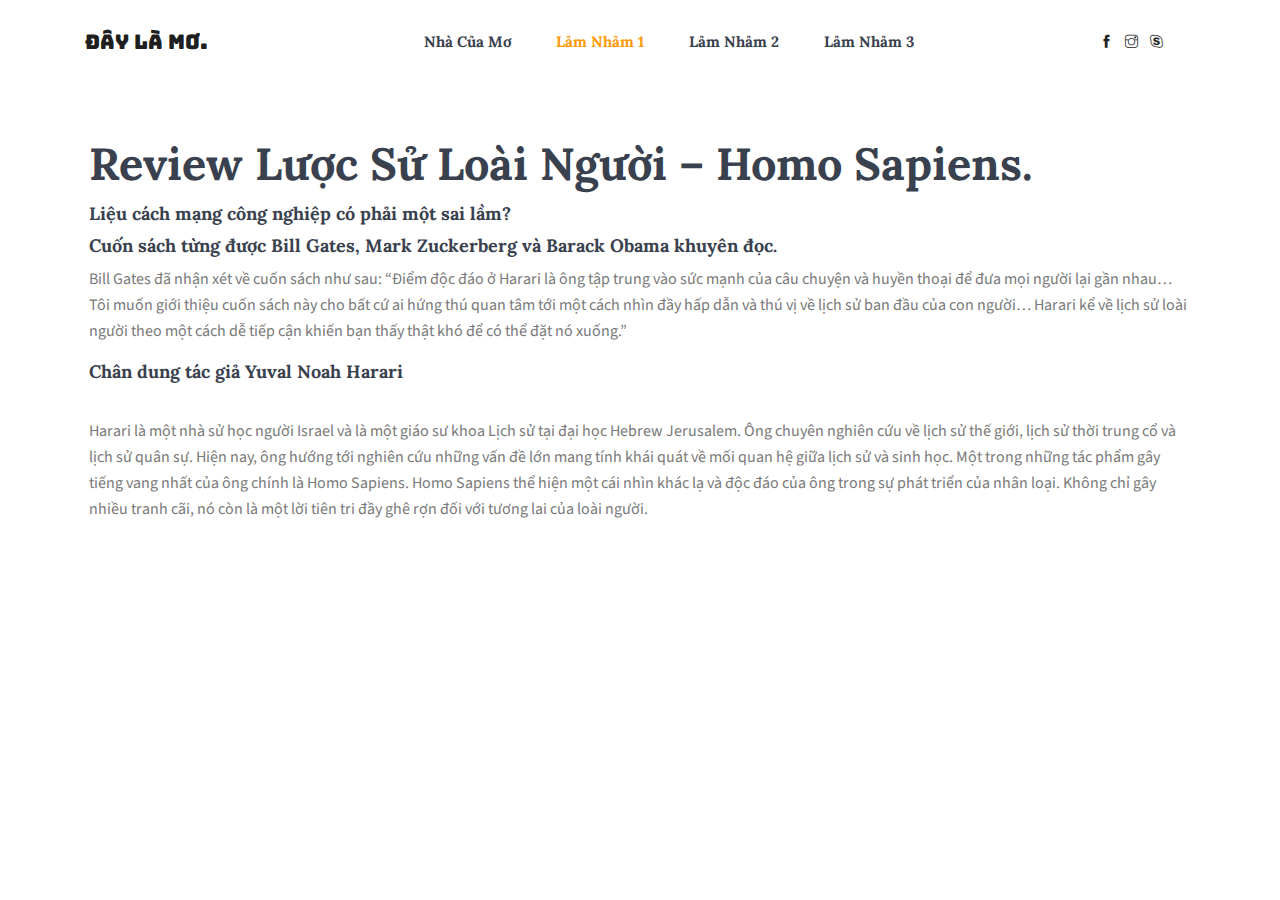
==== blog3.html @ e1b9286f "123" ====
<!DOCTYPE html>
<html lang="vi">
  <head>
    <meta charset="UTF-8" />
    <meta name="viewport" content="width=device-width, initial-scale=1.0" />
    <title>Review Lược Sử Loài Người – Homo Sapiens.</title>
    <link rel="icon" href="img/Fevicon.png" type="image/png" />
    <link
      href="https://fonts.googleapis.com/css2?family=Bungee&display=swap"
      rel="stylesheet"
    />
    <link rel="stylesheet" href="vendors/bootstrap/bootstrap.min.css" />
    <link rel="stylesheet" href="vendors/fontawesome/css/all.min.css" />
    <link rel="stylesheet" href="vendors/themify-icons/themify-icons.css" />
    <link rel="stylesheet" href="vendors/linericon/style.css" />
    <link
      rel="stylesheet"
      href="vendors/owl-carousel/owl.theme.default.min.css"
    />
    <link rel="stylesheet" href="vendors/owl-carousel/owl.carousel.min.css" />

    <link rel="stylesheet" href="css/style.css" />
    <link rel="stylesheet" href="css/blog1.css" />
  </head>
  <body>
    <!-- Đây là cục ở đầu -->
    <header class="header_area">
      <div class="main_menu">
        <nav class="navbar navbar-expand-lg navbar-light">
          <div class="container box_1620">
            <!-- Brand and toggle get grouped for better mobile display -->
            <a class="navbar-brand logo_h" href="index.html">Đây là mơ.</a>
            <button
              class="navbar-toggler"
              type="button"
              data-toggle="collapse"
              data-target="#navbarSupportedContent"
              aria-controls="navbarSupportedContent"
              aria-expanded="false"
              aria-label="Toggle navigation"
            >
              <span class="icon-bar"></span>
              <span class="icon-bar"></span>
              <span class="icon-bar"></span>
            </button>
            <!-- Collect the nav links, forms, and other content for toggling -->
            <div
              class="collapse navbar-collapse offset"
              id="navbarSupportedContent"
            >
              <ul class="nav navbar-nav menu_nav justify-content-center">
                <li class="nav-item">
                  <a class="nav-link" href="index.html">Nhà của Mơ</a>
                </li>
                <li class="nav-item active">
                  <a class="nav-link" href="lamnham1.html">Lảm nhảm 1</a>
                </li>
                <li class="nav-item">
                  <a class="nav-link" href="lamnham2.html">Lảm nhảm 2</a>
                </li>
                <li class="nav-item submenu dropdown">
                  <a
                    href="#"
                    class="nav-link dropdown-toggle"
                    data-toggle="dropdown"
                    role="button"
                    aria-haspopup="true"
                    aria-expanded="false"
                    >Lảm nhảm 3</a
                  >

                  <ul class="dropdown-menu">
                    <li class="nav-item">
                      <a class="nav-link" href="lamnham3.html">Gác xép</a>
                    </li>
                  </ul>
                </li>
              </ul>
              <!-- Đây là cái cục contact -->
              <ul class="nav navbar-nav navbar-right navbar-social">
                <li>
                  <a href="https://www.facebook.com/quynhanh.nt1611/"
                    ><i class="ti-facebook"></i
                  ></a>
                </li>
                <li>
                  <a href="https://www.instagram.com/saltieggizz/?hl=en"
                    ><i class="ti-instagram"></i
                  ></a>
                </li>
                <li>
                  <a href="#"><i class="ti-skype"></i></a>
                </li>
              </ul>
            </div>
          </div>
        </nav>
      </div>
    </header>
    <div class="content">
      <h1>Review Lược Sử Loài Người – Homo Sapiens.</h1>
      <h2>Liệu cách mạng công nghiệp có phải một sai lầm?</h2>
      <h2>
        Cuốn sách từng được Bill Gates, Mark Zuckerberg và Barack Obama khuyên
        đọc.
      </h2>
      <p>
        Bill Gates đã nhận xét về cuốn sách như sau: “Điểm độc đáo ở Harari là
        ông tập trung vào sức mạnh của câu chuyện và huyền thoại để đưa mọi
        người lại gần nhau… Tôi muốn giới thiệu cuốn sách này cho bất cứ ai hứng
        thú quan tâm tới một cách nhìn đầy hấp dẫn và thú vị về lịch sử ban đầu
        của con người… Harari kể về lịch sử loài người theo một cách dễ tiếp cận
        khiến bạn thấy thật khó để có thể đặt nó xuống.”
      </p>
      <h3>Chân dung tác giả Yuval Noah Harari</h3>
      <img src="" alt="">
      <p>Harari là một nhà sử học người Israel và là một giáo sư khoa Lịch sử tại đại học Hebrew Jerusalem. Ông chuyên nghiên cứu về lịch sử thế giới, lịch sử thời trung cổ và lịch sử quân sự. Hiện nay, ông hướng tới nghiên cứu những vấn đề lớn mang tính khái quát về mối quan hệ giữa lịch sử và sinh học.
        Một trong những tác phẩm gây tiếng vang nhất của ông chính là Homo Sapiens. Homo Sapiens thể hiện một cái nhìn khác lạ và độc đáo của ông trong sự phát triển của nhân loại. Không chỉ gây nhiều tranh cãi, nó còn là một lời tiên tri đầy ghê rợn đối với tương lai của loài người.
        </p>
    </div>
  </body>
</html>
---- vendors/fontawesome/css/all.min.css ----
.fa,.fab,.fal,.far,.fas{-moz-osx-font-smoothing:grayscale;-webkit-font-smoothing:antialiased;display:inline-block;font-style:normal;font-variant:normal;text-rendering:auto;line-height:1}.fa-lg{font-size:1.33333em;line-height:.75em;vertical-align:-.0667em}.fa-xs{font-size:.75em}.fa-sm{font-size:.875em}.fa-1x{font-size:1em}.fa-2x{font-size:2em}.fa-3x{font-size:3em}.fa-4x{font-size:4em}.fa-5x{font-size:5em}.fa-6x{font-size:6em}.fa-7x{font-size:7em}.fa-8x{font-size:8em}.fa-9x{font-size:9em}.fa-10x{font-size:10em}.fa-fw{text-align:center;width:1.25em}.fa-ul{list-style-type:none;margin-left:2.5em;padding-left:0}.fa-ul>li{position:relative}.fa-li{left:-2em;position:absolute;text-align:center;width:2em;line-height:inherit}.fa-border{border:.08em solid #eee;border-radius:.1em;padding:.2em .25em .15em}.fa-pull-left{float:left}.fa-pull-right{float:right}.fa.fa-pull-left,.fab.fa-pull-left,.fal.fa-pull-left,.far.fa-pull-left,.fas.fa-pull-left{margin-right:.3em}.fa.fa-pull-right,.fab.fa-pull-right,.fal.fa-pull-right,.far.fa-pull-right,.fas.fa-pull-right{margin-left:.3em}.fa-spin{animation:fa-spin 2s infinite linear}.fa-pulse{animation:fa-spin 1s infinite steps(8)}@keyframes fa-spin{0%{transform:rotate(0deg)}to{transform:rotate(1turn)}}.fa-rotate-90{-ms-filter:"progid:DXImageTransform.Microsoft.BasicImage(rotation=1)";transform:rotate(90deg)}.fa-rotate-180{-ms-filter:"progid:DXImageTransform.Microsoft.BasicImage(rotation=2)";transform:rotate(180deg)}.fa-rotate-270{-ms-filter:"progid:DXImageTransform.Microsoft.BasicImage(rotation=3)";transform:rotate(270deg)}.fa-flip-horizontal{-ms-filter:"progid:DXImageTransform.Microsoft.BasicImage(rotation=0, mirror=1)";transform:scaleX(-1)}.fa-flip-vertical{transform:scaleY(-1)}.fa-flip-horizontal.fa-flip-vertical,.fa-flip-vertical{-ms-filter:"progid:DXImageTransform.Microsoft.BasicImage(rotation=2, mirror=1)"}.fa-flip-horizontal.fa-flip-vertical{transform:scale(-1)}:root .fa-flip-horizontal,:root .fa-flip-vertical,:root .fa-rotate-90,:root .fa-rotate-180,:root .fa-rotate-270{filter:none}.fa-stack{display:inline-block;height:2em;line-height:2em;position:relative;vertical-align:middle;width:2.5em}.fa-stack-1x,.fa-stack-2x{left:0;position:absolute;text-align:center;width:100%}.fa-stack-1x{line-height:inherit}.fa-stack-2x{font-size:2em}.fa-inverse{color:#fff}.fa-500px:before{content:"\f26e"}.fa-accessible-icon:before{content:"\f368"}.fa-accusoft:before{content:"\f369"}.fa-acquisitions-incorporated:before{content:"\f6af"}.fa-ad:before{content:"\f641"}.fa-address-book:before{content:"\f2b9"}.fa-address-card:before{content:"\f2bb"}.fa-adjust:before{content:"\f042"}.fa-adn:before{content:"\f170"}.fa-adobe:before{content:"\f778"}.fa-adversal:before{content:"\f36a"}.fa-affiliatetheme:before{content:"\f36b"}.fa-air-freshener:before{content:"\f5d0"}.fa-algolia:before{content:"\f36c"}.fa-align-center:before{content:"\f037"}.fa-align-justify:before{content:"\f039"}.fa-align-left:before{content:"\f036"}.fa-align-right:before{content:"\f038"}.fa-alipay:before{content:"\f642"}.fa-allergies:before{content:"\f461"}.fa-amazon:before{content:"\f270"}.fa-amazon-pay:before{content:"\f42c"}.fa-ambulance:before{content:"\f0f9"}.fa-american-sign-language-interpreting:before{content:"\f2a3"}.fa-amilia:before{content:"\f36d"}.fa-anchor:before{content:"\f13d"}.fa-android:before{content:"\f17b"}.fa-angellist:before{content:"\f209"}.fa-angle-double-down:before{content:"\f103"}.fa-angle-double-left:before{content:"\f100"}.fa-angle-double-right:before{content:"\f101"}.fa-angle-double-up:before{content:"\f102"}.fa-angle-down:before{content:"\f107"}.fa-angle-left:before{content:"\f104"}.fa-angle-right:before{content:"\f105"}.fa-angle-up:before{content:"\f106"}.fa-angry:before{content:"\f556"}.fa-angrycreative:before{content:"\f36e"}.fa-angular:before{content:"\f420"}.fa-ankh:before{content:"\f644"}.fa-app-store:before{content:"\f36f"}.fa-app-store-ios:before{content:"\f370"}.fa-apper:before{content:"\f371"}.fa-apple:before{content:"\f179"}.fa-apple-alt:before{content:"\f5d1"}.fa-apple-pay:before{content:"\f415"}.fa-archive:before{content:"\f187"}.fa-archway:before{content:"\f557"}.fa-arrow-alt-circle-down:before{content:"\f358"}.fa-arrow-alt-circle-left:before{content:"\f359"}.fa-arrow-alt-circle-right:before{content:"\f35a"}.fa-arrow-alt-circle-up:before{content:"\f35b"}.fa-arrow-circle-down:before{content:"\f0ab"}.fa-arrow-circle-left:before{content:"\f0a8"}.fa-arrow-circle-right:before{content:"\f0a9"}.fa-arrow-circle-up:before{content:"\f0aa"}.fa-arrow-down:before{content:"\f063"}.fa-arrow-left:before{content:"\f060"}.fa-arrow-right:before{content:"\f061"}.fa-arrow-up:before{content:"\f062"}.fa-arrows-alt:before{content:"\f0b2"}.fa-arrows-alt-h:before{content:"\f337"}.fa-arrows-alt-v:before{content:"\f338"}.fa-artstation:before{content:"\f77a"}.fa-assistive-listening-systems:before{content:"\f2a2"}.fa-asterisk:before{content:"\f069"}.fa-asymmetrik:before{content:"\f372"}.fa-at:before{content:"\f1fa"}.fa-atlas:before{content:"\f558"}.fa-atlassian:before{content:"\f77b"}.fa-atom:before{content:"\f5d2"}.fa-audible:before{content:"\f373"}.fa-audio-description:before{content:"\f29e"}.fa-autoprefixer:before{content:"\f41c"}.fa-avianex:before{content:"\f374"}.fa-aviato:before{content:"\f421"}.fa-award:before{content:"\f559"}.fa-aws:before{content:"\f375"}.fa-baby:before{content:"\f77c"}.fa-baby-carriage:before{content:"\f77d"}.fa-backspace:before{content:"\f55a"}.fa-backward:before{content:"\f04a"}.fa-balance-scale:before{content:"\f24e"}.fa-ban:before{content:"\f05e"}.fa-band-aid:before{content:"\f462"}.fa-bandcamp:before{content:"\f2d5"}.fa-barcode:before{content:"\f02a"}.fa-bars:before{content:"\f0c9"}.fa-baseball-ball:before{content:"\f433"}.fa-basketball-ball:before{content:"\f434"}.fa-bath:before{content:"\f2cd"}.fa-battery-empty:before{content:"\f244"}.fa-battery-full:before{content:"\f240"}.fa-battery-half:before{content:"\f242"}.fa-battery-quarter:before{content:"\f243"}.fa-battery-three-quarters:before{content:"\f241"}.fa-bed:before{content:"\f236"}.fa-beer:before{content:"\f0fc"}.fa-behance:before{content:"\f1b4"}.fa-behance-square:before{content:"\f1b5"}.fa-bell:before{content:"\f0f3"}.fa-bell-slash:before{content:"\f1f6"}.fa-bezier-curve:before{content:"\f55b"}.fa-bible:before{content:"\f647"}.fa-bicycle:before{content:"\f206"}.fa-bimobject:before{content:"\f378"}.fa-binoculars:before{content:"\f1e5"}.fa-biohazard:before{content:"\f780"}.fa-birthday-cake:before{content:"\f1fd"}.fa-bitbucket:before{content:"\f171"}.fa-bitcoin:before{content:"\f379"}.fa-bity:before{content:"\f37a"}.fa-black-tie:before{content:"\f27e"}.fa-blackberry:before{content:"\f37b"}.fa-blender:before{content:"\f517"}.fa-blender-phone:before{content:"\f6b6"}.fa-blind:before{content:"\f29d"}.fa-blog:before{content:"\f781"}.fa-blogger:before{content:"\f37c"}.fa-blogger-b:before{content:"\f37d"}.fa-bluetooth:before{content:"\f293"}.fa-bluetooth-b:before{content:"\f294"}.fa-bold:before{content:"\f032"}.fa-bolt:before{content:"\f0e7"}.fa-bomb:before{content:"\f1e2"}.fa-bone:before{content:"\f5d7"}.fa-bong:before{content:"\f55c"}.fa-book:before{content:"\f02d"}.fa-book-dead:before{content:"\f6b7"}.fa-book-open:before{content:"\f518"}.fa-book-reader:before{content:"\f5da"}.fa-bookmark:before{content:"\f02e"}.fa-bowling-ball:before{content:"\f436"}.fa-box:before{content:"\f466"}.fa-box-open:before{content:"\f49e"}.fa-boxes:before{content:"\f468"}.fa-braille:before{content:"\f2a1"}.fa-brain:before{content:"\f5dc"}.fa-briefcase:before{content:"\f0b1"}.fa-briefcase-medical:before{content:"\f469"}.fa-broadcast-tower:before{content:"\f519"}.fa-broom:before{content:"\f51a"}.fa-brush:before{content:"\f55d"}.fa-btc:before{content:"\f15a"}.fa-bug:before{content:"\f188"}.fa-building:before{content:"\f1ad"}.fa-bullhorn:before{content:"\f0a1"}.fa-bullseye:before{content:"\f140"}.fa-burn:before{content:"\f46a"}.fa-buromobelexperte:before{content:"\f37f"}.fa-bus:before{content:"\f207"}.fa-bus-alt:before{content:"\f55e"}.fa-business-time:before{content:"\f64a"}.fa-buysellads:before{content:"\f20d"}.fa-calculator:before{content:"\f1ec"}.fa-calendar:before{content:"\f133"}.fa-calendar-alt:before{content:"\f073"}.fa-calendar-check:before{content:"\f274"}.fa-calendar-day:before{content:"\f783"}.fa-calendar-minus:before{content:"\f272"}.fa-calendar-plus:before{content:"\f271"}.fa-calendar-times:before{content:"\f273"}.fa-calendar-week:before{content:"\f784"}.fa-camera:before{content:"\f030"}.fa-camera-retro:before{content:"\f083"}.fa-campground:before{content:"\f6bb"}.fa-canadian-maple-leaf:before{content:"\f785"}.fa-candy-cane:before{content:"\f786"}.fa-cannabis:before{content:"\f55f"}.fa-capsules:before{content:"\f46b"}.fa-car:before{content:"\f1b9"}.fa-car-alt:before{content:"\f5de"}.fa-car-battery:before{content:"\f5df"}.fa-car-crash:before{content:"\f5e1"}.fa-car-side:before{content:"\f5e4"}.fa-caret-down:before{content:"\f0d7"}.fa-caret-left:before{content:"\f0d9"}.fa-caret-right:before{content:"\f0da"}.fa-caret-square-down:before{content:"\f150"}.fa-caret-square-left:before{content:"\f191"}.fa-caret-square-right:before{content:"\f152"}.fa-caret-square-up:before{content:"\f151"}.fa-caret-up:before{content:"\f0d8"}.fa-carrot:before{content:"\f787"}.fa-cart-arrow-down:before{content:"\f218"}.fa-cart-plus:before{content:"\f217"}.fa-cash-register:before{content:"\f788"}.fa-cat:before{content:"\f6be"}.fa-cc-amazon-pay:before{content:"\f42d"}.fa-cc-amex:before{content:"\f1f3"}.fa-cc-apple-pay:before{content:"\f416"}.fa-cc-diners-club:before{content:"\f24c"}.fa-cc-discover:before{content:"\f1f2"}.fa-cc-jcb:before{content:"\f24b"}.fa-cc-mastercard:before{content:"\f1f1"}.fa-cc-paypal:before{content:"\f1f4"}.fa-cc-stripe:before{content:"\f1f5"}.fa-cc-visa:before{content:"\f1f0"}.fa-centercode:before{content:"\f380"}.fa-centos:before{content:"\f789"}.fa-certificate:before{content:"\f0a3"}.fa-chair:before{content:"\f6c0"}.fa-chalkboard:before{content:"\f51b"}.fa-chalkboard-teacher:before{content:"\f51c"}.fa-charging-station:before{content:"\f5e7"}.fa-chart-area:before{content:"\f1fe"}.fa-chart-bar:before{content:"\f080"}.fa-chart-line:before{content:"\f201"}.fa-chart-pie:before{content:"\f200"}.fa-check:before{content:"\f00c"}.fa-check-circle:before{content:"\f058"}.fa-check-double:before{content:"\f560"}.fa-check-square:before{content:"\f14a"}.fa-chess:before{content:"\f439"}.fa-chess-bishop:before{content:"\f43a"}.fa-chess-board:before{content:"\f43c"}.fa-chess-king:before{content:"\f43f"}.fa-chess-knight:before{content:"\f441"}.fa-chess-pawn:before{content:"\f443"}.fa-chess-queen:before{content:"\f445"}.fa-chess-rook:before{content:"\f447"}.fa-chevron-circle-down:before{content:"\f13a"}.fa-chevron-circle-left:before{content:"\f137"}.fa-chevron-circle-right:before{content:"\f138"}.fa-chevron-circle-up:before{content:"\f139"}.fa-chevron-down:before{content:"\f078"}.fa-chevron-left:before{content:"\f053"}.fa-chevron-right:before{content:"\f054"}.fa-chevron-up:before{content:"\f077"}.fa-child:before{content:"\f1ae"}.fa-chrome:before{content:"\f268"}.fa-church:before{content:"\f51d"}.fa-circle:before{content:"\f111"}.fa-circle-notch:before{content:"\f1ce"}.fa-city:before{content:"\f64f"}.fa-clipboard:before{content:"\f328"}.fa-clipboard-check:before{content:"\f46c"}.fa-clipboard-list:before{content:"\f46d"}.fa-clock:before{content:"\f017"}.fa-clone:before{content:"\f24d"}.fa-closed-captioning:before{content:"\f20a"}.fa-cloud:before{content:"\f0c2"}.fa-cloud-download-alt:before{content:"\f381"}.fa-cloud-meatball:before{content:"\f73b"}.fa-cloud-moon:before{content:"\f6c3"}.fa-cloud-moon-rain:before{content:"\f73c"}.fa-cloud-rain:before{content:"\f73d"}.fa-cloud-showers-heavy:before{content:"\f740"}.fa-cloud-sun:before{content:"\f6c4"}.fa-cloud-sun-rain:before{content:"\f743"}.fa-cloud-upload-alt:before{content:"\f382"}.fa-cloudscale:before{content:"\f383"}.fa-cloudsmith:before{content:"\f384"}.fa-cloudversify:before{content:"\f385"}.fa-cocktail:before{content:"\f561"}.fa-code:before{content:"\f121"}.fa-code-branch:before{content:"\f126"}.fa-codepen:before{content:"\f1cb"}.fa-codiepie:before{content:"\f284"}.fa-coffee:before{content:"\f0f4"}.fa-cog:before{content:"\f013"}.fa-cogs:before{content:"\f085"}.fa-coins:before{content:"\f51e"}.fa-columns:before{content:"\f0db"}.fa-comment:before{content:"\f075"}.fa-comment-alt:before{content:"\f27a"}.fa-comment-dollar:before{content:"\f651"}.fa-comment-dots:before{content:"\f4ad"}.fa-comment-slash:before{content:"\f4b3"}.fa-comments:before{content:"\f086"}.fa-comments-dollar:before{content:"\f653"}.fa-compact-disc:before{content:"\f51f"}.fa-compass:before{content:"\f14e"}.fa-compress:before{content:"\f066"}.fa-compress-arrows-alt:before{content:"\f78c"}.fa-concierge-bell:before{content:"\f562"}.fa-confluence:before{content:"\f78d"}.fa-connectdevelop:before{content:"\f20e"}.fa-contao:before{content:"\f26d"}.fa-cookie:before{content:"\f563"}.fa-cookie-bite:before{content:"\f564"}.fa-copy:before{content:"\f0c5"}.fa-copyright:before{content:"\f1f9"}.fa-couch:before{content:"\f4b8"}.fa-cpanel:before{content:"\f388"}.fa-creative-commons:before{content:"\f25e"}.fa-creative-commons-by:before{content:"\f4e7"}.fa-creative-commons-nc:before{content:"\f4e8"}.fa-creative-commons-nc-eu:before{content:"\f4e9"}.fa-creative-commons-nc-jp:before{content:"\f4ea"}.fa-creative-commons-nd:before{content:"\f4eb"}.fa-creative-commons-pd:before{content:"\f4ec"}.fa-creative-commons-pd-alt:before{content:"\f4ed"}.fa-creative-commons-remix:before{content:"\f4ee"}.fa-creative-commons-sa:before{content:"\f4ef"}.fa-creative-commons-sampling:before{content:"\f4f0"}.fa-creative-commons-sampling-plus:before{content:"\f4f1"}.fa-creative-commons-share:before{content:"\f4f2"}.fa-creative-commons-zero:before{content:"\f4f3"}.fa-credit-card:before{content:"\f09d"}.fa-critical-role:before{content:"\f6c9"}.fa-crop:before{content:"\f125"}.fa-crop-alt:before{content:"\f565"}.fa-cross:before{content:"\f654"}.fa-crosshairs:before{content:"\f05b"}.fa-crow:before{content:"\f520"}.fa-crown:before{content:"\f521"}.fa-css3:before{content:"\f13c"}.fa-css3-alt:before{content:"\f38b"}.fa-cube:before{content:"\f1b2"}.fa-cubes:before{content:"\f1b3"}.fa-cut:before{content:"\f0c4"}.fa-cuttlefish:before{content:"\f38c"}.fa-d-and-d:before{content:"\f38d"}.fa-d-and-d-beyond:before{content:"\f6ca"}.fa-dashcube:before{content:"\f210"}.fa-database:before{content:"\f1c0"}.fa-deaf:before{content:"\f2a4"}.fa-delicious:before{content:"\f1a5"}.fa-democrat:before{content:"\f747"}.fa-deploydog:before{content:"\f38e"}.fa-deskpro:before{content:"\f38f"}.fa-desktop:before{content:"\f108"}.fa-dev:before{content:"\f6cc"}.fa-deviantart:before{content:"\f1bd"}.fa-dharmachakra:before{content:"\f655"}.fa-dhl:before{content:"\f790"}.fa-diagnoses:before{content:"\f470"}.fa-diaspora:before{content:"\f791"}.fa-dice:before{content:"\f522"}.fa-dice-d20:before{content:"\f6cf"}.fa-dice-d6:before{content:"\f6d1"}.fa-dice-five:before{content:"\f523"}.fa-dice-four:before{content:"\f524"}.fa-dice-one:before{content:"\f525"}.fa-dice-six:before{content:"\f526"}.fa-dice-three:before{content:"\f527"}.fa-dice-two:before{content:"\f528"}.fa-digg:before{content:"\f1a6"}.fa-digital-ocean:before{content:"\f391"}.fa-digital-tachograph:before{content:"\f566"}.fa-directions:before{content:"\f5eb"}.fa-discord:before{content:"\f392"}.fa-discourse:before{content:"\f393"}.fa-divide:before{content:"\f529"}.fa-dizzy:before{content:"\f567"}.fa-dna:before{content:"\f471"}.fa-dochub:before{content:"\f394"}.fa-docker:before{content:"\f395"}.fa-dog:before{content:"\f6d3"}.fa-dollar-sign:before{content:"\f155"}.fa-dolly:before{content:"\f472"}.fa-dolly-flatbed:before{content:"\f474"}.fa-donate:before{content:"\f4b9"}.fa-door-closed:before{content:"\f52a"}.fa-door-open:before{content:"\f52b"}.fa-dot-circle:before{content:"\f192"}.fa-dove:before{content:"\f4ba"}.fa-download:before{content:"\f019"}.fa-draft2digital:before{content:"\f396"}.fa-drafting-compass:before{content:"\f568"}.fa-dragon:before{content:"\f6d5"}.fa-draw-polygon:before{content:"\f5ee"}.fa-dribbble:before{content:"\f17d"}.fa-dribbble-square:before{content:"\f397"}.fa-dropbox:before{content:"\f16b"}.fa-drum:before{content:"\f569"}.fa-drum-steelpan:before{content:"\f56a"}.fa-drumstick-bite:before{content:"\f6d7"}.fa-drupal:before{content:"\f1a9"}.fa-dumbbell:before{content:"\f44b"}.fa-dumpster:before{content:"\f793"}.fa-dumpster-fire:before{content:"\f794"}.fa-dungeon:before{content:"\f6d9"}.fa-dyalog:before{content:"\f399"}.fa-earlybirds:before{content:"\f39a"}.fa-ebay:before{content:"\f4f4"}.fa-edge:before{content:"\f282"}.fa-edit:before{content:"\f044"}.fa-eject:before{content:"\f052"}.fa-elementor:before{content:"\f430"}.fa-ellipsis-h:before{content:"\f141"}.fa-ellipsis-v:before{content:"\f142"}.fa-ello:before{content:"\f5f1"}.fa-ember:before{content:"\f423"}.fa-empire:before{content:"\f1d1"}.fa-envelope:before{content:"\f0e0"}.fa-envelope-open:before{content:"\f2b6"}.fa-envelope-open-text:before{content:"\f658"}.fa-envelope-square:before{content:"\f199"}.fa-envira:before{content:"\f299"}.fa-equals:before{content:"\f52c"}.fa-eraser:before{content:"\f12d"}.fa-erlang:before{content:"\f39d"}.fa-ethereum:before{content:"\f42e"}.fa-ethernet:before{content:"\f796"}.fa-etsy:before{content:"\f2d7"}.fa-euro-sign:before{content:"\f153"}.fa-exchange-alt:before{content:"\f362"}.fa-exclamation:before{content:"\f12a"}.fa-exclamation-circle:before{content:"\f06a"}.fa-exclamation-triangle:before{content:"\f071"}.fa-expand:before{content:"\f065"}.fa-expand-arrows-alt:before{content:"\f31e"}.fa-expeditedssl:before{content:"\f23e"}.fa-external-link-alt:before{content:"\f35d"}.fa-external-link-square-alt:before{content:"\f360"}.fa-eye:before{content:"\f06e"}.fa-eye-dropper:before{content:"\f1fb"}.fa-eye-slash:before{content:"\f070"}.fa-facebook:before{content:"\f09a"}.fa-facebook-f:before{content:"\f39e"}.fa-facebook-messenger:before{content:"\f39f"}.fa-facebook-square:before{content:"\f082"}.fa-fantasy-flight-games:before{content:"\f6dc"}.fa-fast-backward:before{content:"\f049"}.fa-fast-forward:before{content:"\f050"}.fa-fax:before{content:"\f1ac"}.fa-feather:before{content:"\f52d"}.fa-feather-alt:before{content:"\f56b"}.fa-fedex:before{content:"\f797"}.fa-fedora:before{content:"\f798"}.fa-female:before{content:"\f182"}.fa-fighter-jet:before{content:"\f0fb"}.fa-figma:before{content:"\f799"}.fa-file:before{content:"\f15b"}.fa-file-alt:before{content:"\f15c"}.fa-file-archive:before{content:"\f1c6"}.fa-file-audio:before{content:"\f1c7"}.fa-file-code:before{content:"\f1c9"}.fa-file-contract:before{content:"\f56c"}.fa-file-csv:before{content:"\f6dd"}.fa-file-download:before{content:"\f56d"}.fa-file-excel:before{content:"\f1c3"}.fa-file-export:before{content:"\f56e"}.fa-file-image:before{content:"\f1c5"}.fa-file-import:before{content:"\f56f"}.fa-file-invoice:before{content:"\f570"}.fa-file-invoice-dollar:before{content:"\f571"}.fa-file-medical:before{content:"\f477"}.fa-file-medical-alt:before{content:"\f478"}.fa-file-pdf:before{content:"\f1c1"}.fa-file-powerpoint:before{content:"\f1c4"}.fa-file-prescription:before{content:"\f572"}.fa-file-signature:before{content:"\f573"}.fa-file-upload:before{content:"\f574"}.fa-file-video:before{content:"\f1c8"}.fa-file-word:before{content:"\f1c2"}.fa-fill:before{content:"\f575"}.fa-fill-drip:before{content:"\f576"}.fa-film:before{content:"\f008"}.fa-filter:before{content:"\f0b0"}.fa-fingerprint:before{content:"\f577"}.fa-fire:before{content:"\f06d"}.fa-fire-alt:before{content:"\f7e4"}.fa-fire-extinguisher:before{content:"\f134"}.fa-firefox:before{content:"\f269"}.fa-first-aid:before{content:"\f479"}.fa-first-order:before{content:"\f2b0"}.fa-first-order-alt:before{content:"\f50a"}.fa-firstdraft:before{content:"\f3a1"}.fa-fish:before{content:"\f578"}.fa-fist-raised:before{content:"\f6de"}.fa-flag:before{content:"\f024"}.fa-flag-checkered:before{content:"\f11e"}.fa-flag-usa:before{content:"\f74d"}.fa-flask:before{content:"\f0c3"}.fa-flickr:before{content:"\f16e"}.fa-flipboard:before{content:"\f44d"}.fa-flushed:before{content:"\f579"}.fa-fly:before{content:"\f417"}.fa-folder:before{content:"\f07b"}.fa-folder-minus:before{content:"\f65d"}.fa-folder-open:before{content:"\f07c"}.fa-folder-plus:before{content:"\f65e"}.fa-font:before{content:"\f031"}.fa-font-awesome:before{content:"\f2b4"}.fa-font-awesome-alt:before{content:"\f35c"}.fa-font-awesome-flag:before{content:"\f425"}.fa-font-awesome-logo-full:before{content:"\f4e6"}.fa-fonticons:before{content:"\f280"}.fa-fonticons-fi:before{content:"\f3a2"}.fa-football-ball:before{content:"\f44e"}.fa-fort-awesome:before{content:"\f286"}.fa-fort-awesome-alt:before{content:"\f3a3"}.fa-forumbee:before{content:"\f211"}.fa-forward:before{content:"\f04e"}.fa-foursquare:before{content:"\f180"}.fa-free-code-camp:before{content:"\f2c5"}.fa-freebsd:before{content:"\f3a4"}.fa-frog:before{content:"\f52e"}.fa-frown:before{content:"\f119"}.fa-frown-open:before{content:"\f57a"}.fa-fulcrum:before{content:"\f50b"}.fa-funnel-dollar:before{content:"\f662"}.fa-futbol:before{content:"\f1e3"}.fa-galactic-republic:before{content:"\f50c"}.fa-galactic-senate:before{content:"\f50d"}.fa-gamepad:before{content:"\f11b"}.fa-gas-pump:before{content:"\f52f"}.fa-gavel:before{content:"\f0e3"}.fa-gem:before{content:"\f3a5"}.fa-genderless:before{content:"\f22d"}.fa-get-pocket:before{content:"\f265"}.fa-gg:before{content:"\f260"}.fa-gg-circle:before{content:"\f261"}.fa-ghost:before{content:"\f6e2"}.fa-gift:before{content:"\f06b"}.fa-gifts:before{content:"\f79c"}.fa-git:before{content:"\f1d3"}.fa-git-square:before{content:"\f1d2"}.fa-github:before{content:"\f09b"}.fa-github-alt:before{content:"\f113"}.fa-github-square:before{content:"\f092"}.fa-gitkraken:before{content:"\f3a6"}.fa-gitlab:before{content:"\f296"}.fa-gitter:before{content:"\f426"}.fa-glass-cheers:before{content:"\f79f"}.fa-glass-martini:before{content:"\f000"}.fa-glass-martini-alt:before{content:"\f57b"}.fa-glass-whiskey:before{content:"\f7a0"}.fa-glasses:before{content:"\f530"}.fa-glide:before{content:"\f2a5"}.fa-glide-g:before{content:"\f2a6"}.fa-globe:before{content:"\f0ac"}.fa-globe-africa:before{content:"\f57c"}.fa-globe-americas:before{content:"\f57d"}.fa-globe-asia:before{content:"\f57e"}.fa-globe-europe:before{content:"\f7a2"}.fa-gofore:before{content:"\f3a7"}.fa-golf-ball:before{content:"\f450"}.fa-goodreads:before{content:"\f3a8"}.fa-goodreads-g:before{content:"\f3a9"}.fa-google:before{content:"\f1a0"}.fa-google-drive:before{content:"\f3aa"}.fa-google-play:before{content:"\f3ab"}.fa-google-plus:before{content:"\f2b3"}.fa-google-plus-g:before{content:"\f0d5"}.fa-google-plus-square:before{content:"\f0d4"}.fa-google-wallet:before{content:"\f1ee"}.fa-gopuram:before{content:"\f664"}.fa-graduation-cap:before{content:"\f19d"}.fa-gratipay:before{content:"\f184"}.fa-grav:before{content:"\f2d6"}.fa-greater-than:before{content:"\f531"}.fa-greater-than-equal:before{content:"\f532"}.fa-grimace:before{content:"\f57f"}.fa-grin:before{content:"\f580"}.fa-grin-alt:before{content:"\f581"}.fa-grin-beam:before{content:"\f582"}.fa-grin-beam-sweat:before{content:"\f583"}.fa-grin-hearts:before{content:"\f584"}.fa-grin-squint:before{content:"\f585"}.fa-grin-squint-tears:before{content:"\f586"}.fa-grin-stars:before{content:"\f587"}.fa-grin-tears:before{content:"\f588"}.fa-grin-tongue:before{content:"\f589"}.fa-grin-tongue-squint:before{content:"\f58a"}.fa-grin-tongue-wink:before{content:"\f58b"}.fa-grin-wink:before{content:"\f58c"}.fa-grip-horizontal:before{content:"\f58d"}.fa-grip-lines:before{content:"\f7a4"}.fa-grip-lines-vertical:before{content:"\f7a5"}.fa-grip-vertical:before{content:"\f58e"}.fa-gripfire:before{content:"\f3ac"}.fa-grunt:before{content:"\f3ad"}.fa-guitar:before{content:"\f7a6"}.fa-gulp:before{content:"\f3ae"}.fa-h-square:before{content:"\f0fd"}.fa-hacker-news:before{content:"\f1d4"}.fa-hacker-news-square:before{content:"\f3af"}.fa-hackerrank:before{content:"\f5f7"}.fa-hammer:before{content:"\f6e3"}.fa-hamsa:before{content:"\f665"}.fa-hand-holding:before{content:"\f4bd"}.fa-hand-holding-heart:before{content:"\f4be"}.fa-hand-holding-usd:before{content:"\f4c0"}.fa-hand-lizard:before{content:"\f258"}.fa-hand-paper:before{content:"\f256"}.fa-hand-peace:before{content:"\f25b"}.fa-hand-point-down:before{content:"\f0a7"}.fa-hand-point-left:before{content:"\f0a5"}.fa-hand-point-right:before{content:"\f0a4"}.fa-hand-point-up:before{content:"\f0a6"}.fa-hand-pointer:before{content:"\f25a"}.fa-hand-rock:before{content:"\f255"}.fa-hand-scissors:before{content:"\f257"}.fa-hand-spock:before{content:"\f259"}.fa-hands:before{content:"\f4c2"}.fa-hands-helping:before{content:"\f4c4"}.fa-handshake:before{content:"\f2b5"}.fa-hanukiah:before{content:"\f6e6"}.fa-hashtag:before{content:"\f292"}.fa-hat-wizard:before{content:"\f6e8"}.fa-haykal:before{content:"\f666"}.fa-hdd:before{content:"\f0a0"}.fa-heading:before{content:"\f1dc"}.fa-headphones:before{content:"\f025"}.fa-headphones-alt:before{content:"\f58f"}.fa-headset:before{content:"\f590"}.fa-heart:before{content:"\f004"}.fa-heart-broken:before{content:"\f7a9"}.fa-heartbeat:before{content:"\f21e"}.fa-helicopter:before{content:"\f533"}.fa-highlighter:before{content:"\f591"}.fa-hiking:before{content:"\f6ec"}.fa-hippo:before{content:"\f6ed"}.fa-hips:before{content:"\f452"}.fa-hire-a-helper:before{content:"\f3b0"}.fa-history:before{content:"\f1da"}.fa-hockey-puck:before{content:"\f453"}.fa-holly-berry:before{content:"\f7aa"}.fa-home:before{content:"\f015"}.fa-hooli:before{content:"\f427"}.fa-hornbill:before{content:"\f592"}.fa-horse:before{content:"\f6f0"}.fa-horse-head:before{content:"\f7ab"}.fa-hospital:before{content:"\f0f8"}.fa-hospital-alt:before{content:"\f47d"}.fa-hospital-symbol:before{content:"\f47e"}.fa-hot-tub:before{content:"\f593"}.fa-hotel:before{content:"\f594"}.fa-hotjar:before{content:"\f3b1"}.fa-hourglass:before{content:"\f254"}.fa-hourglass-end:before{content:"\f253"}.fa-hourglass-half:before{content:"\f252"}.fa-hourglass-start:before{content:"\f251"}.fa-house-damage:before{content:"\f6f1"}.fa-houzz:before{content:"\f27c"}.fa-hryvnia:before{content:"\f6f2"}.fa-html5:before{content:"\f13b"}.fa-hubspot:before{content:"\f3b2"}.fa-i-cursor:before{content:"\f246"}.fa-icicles:before{content:"\f7ad"}.fa-id-badge:before{content:"\f2c1"}.fa-id-card:before{content:"\f2c2"}.fa-id-card-alt:before{content:"\f47f"}.fa-igloo:before{content:"\f7ae"}.fa-image:before{content:"\f03e"}.fa-images:before{content:"\f302"}.fa-imdb:before{content:"\f2d8"}.fa-inbox:before{content:"\f01c"}.fa-indent:before{content:"\f03c"}.fa-industry:before{content:"\f275"}.fa-infinity:before{content:"\f534"}.fa-info:before{content:"\f129"}.fa-info-circle:before{content:"\f05a"}.fa-instagram:before{content:"\f16d"}.fa-intercom:before{content:"\f7af"}.fa-internet-explorer:before{content:"\f26b"}.fa-invision:before{content:"\f7b0"}.fa-ioxhost:before{content:"\f208"}.fa-italic:before{content:"\f033"}.fa-itunes:before{content:"\f3b4"}.fa-itunes-note:before{content:"\f3b5"}.fa-java:before{content:"\f4e4"}.fa-jedi:before{content:"\f669"}.fa-jedi-order:before{content:"\f50e"}.fa-jenkins:before{content:"\f3b6"}.fa-jira:before{content:"\f7b1"}.fa-joget:before{content:"\f3b7"}.fa-joint:before{content:"\f595"}.fa-joomla:before{content:"\f1aa"}.fa-journal-whills:before{content:"\f66a"}.fa-js:before{content:"\f3b8"}.fa-js-square:before{content:"\f3b9"}.fa-jsfiddle:before{content:"\f1cc"}.fa-kaaba:before{content:"\f66b"}.fa-kaggle:before{content:"\f5fa"}.fa-key:before{content:"\f084"}.fa-keybase:before{content:"\f4f5"}.fa-keyboard:before{content:"\f11c"}.fa-keycdn:before{content:"\f3ba"}.fa-khanda:before{content:"\f66d"}.fa-kickstarter:before{content:"\f3bb"}.fa-kickstarter-k:before{content:"\f3bc"}.fa-kiss:before{content:"\f596"}.fa-kiss-beam:before{content:"\f597"}.fa-kiss-wink-heart:before{content:"\f598"}.fa-kiwi-bird:before{content:"\f535"}.fa-korvue:before{content:"\f42f"}.fa-landmark:before{content:"\f66f"}.fa-language:before{content:"\f1ab"}.fa-laptop:before{content:"\f109"}.fa-laptop-code:before{content:"\f5fc"}.fa-laravel:before{content:"\f3bd"}.fa-lastfm:before{content:"\f202"}.fa-lastfm-square:before{content:"\f203"}.fa-laugh:before{content:"\f599"}.fa-laugh-beam:before{content:"\f59a"}.fa-laugh-squint:before{content:"\f59b"}.fa-laugh-wink:before{content:"\f59c"}.fa-layer-group:before{content:"\f5fd"}.fa-leaf:before{content:"\f06c"}.fa-leanpub:before{content:"\f212"}.fa-lemon:before{content:"\f094"}.fa-less:before{content:"\f41d"}.fa-less-than:before{content:"\f536"}.fa-less-than-equal:before{content:"\f537"}.fa-level-down-alt:before{content:"\f3be"}.fa-level-up-alt:before{content:"\f3bf"}.fa-life-ring:before{content:"\f1cd"}.fa-lightbulb:before{content:"\f0eb"}.fa-line:before{content:"\f3c0"}.fa-link:before{content:"\f0c1"}.fa-linkedin:before{content:"\f08c"}.fa-linkedin-in:before{content:"\f0e1"}.fa-linode:before{content:"\f2b8"}.fa-linux:before{content:"\f17c"}.fa-lira-sign:before{content:"\f195"}.fa-list:before{content:"\f03a"}.fa-list-alt:before{content:"\f022"}.fa-list-ol:before{content:"\f0cb"}.fa-list-ul:before{content:"\f0ca"}.fa-location-arrow:before{content:"\f124"}.fa-lock:before{content:"\f023"}.fa-lock-open:before{content:"\f3c1"}.fa-long-arrow-alt-down:before{content:"\f309"}.fa-long-arrow-alt-left:before{content:"\f30a"}.fa-long-arrow-alt-right:before{content:"\f30b"}.fa-long-arrow-alt-up:before{content:"\f30c"}.fa-low-vision:before{content:"\f2a8"}.fa-luggage-cart:before{content:"\f59d"}.fa-lyft:before{content:"\f3c3"}.fa-magento:before{content:"\f3c4"}.fa-magic:before{content:"\f0d0"}.fa-magnet:before{content:"\f076"}.fa-mail-bulk:before{content:"\f674"}.fa-mailchimp:before{content:"\f59e"}.fa-male:before{content:"\f183"}.fa-mandalorian:before{content:"\f50f"}.fa-map:before{content:"\f279"}.fa-map-marked:before{content:"\f59f"}.fa-map-marked-alt:before{content:"\f5a0"}.fa-map-marker:before{content:"\f041"}.fa-map-marker-alt:before{content:"\f3c5"}.fa-map-pin:before{content:"\f276"}.fa-map-signs:before{content:"\f277"}.fa-markdown:before{content:"\f60f"}.fa-marker:before{content:"\f5a1"}.fa-mars:before{content:"\f222"}.fa-mars-double:before{content:"\f227"}.fa-mars-stroke:before{content:"\f229"}.fa-mars-stroke-h:before{content:"\f22b"}.fa-mars-stroke-v:before{content:"\f22a"}.fa-mask:before{content:"\f6fa"}.fa-mastodon:before{content:"\f4f6"}.fa-maxcdn:before{content:"\f136"}.fa-medal:before{content:"\f5a2"}.fa-medapps:before{content:"\f3c6"}.fa-medium:before{content:"\f23a"}.fa-medium-m:before{content:"\f3c7"}.fa-medkit:before{content:"\f0fa"}.fa-medrt:before{content:"\f3c8"}.fa-meetup:before{content:"\f2e0"}.fa-megaport:before{content:"\f5a3"}.fa-meh:before{content:"\f11a"}.fa-meh-blank:before{content:"\f5a4"}.fa-meh-rolling-eyes:before{content:"\f5a5"}.fa-memory:before{content:"\f538"}.fa-mendeley:before{content:"\f7b3"}.fa-menorah:before{content:"\f676"}.fa-mercury:before{content:"\f223"}.fa-meteor:before{content:"\f753"}.fa-microchip:before{content:"\f2db"}.fa-microphone:before{content:"\f130"}.fa-microphone-alt:before{content:"\f3c9"}.fa-microphone-alt-slash:before{content:"\f539"}.fa-microphone-slash:before{content:"\f131"}.fa-microscope:before{content:"\f610"}.fa-microsoft:before{content:"\f3ca"}.fa-minus:before{content:"\f068"}.fa-minus-circle:before{content:"\f056"}.fa-minus-square:before{content:"\f146"}.fa-mitten:before{content:"\f7b5"}.fa-mix:before{content:"\f3cb"}.fa-mixcloud:before{content:"\f289"}.fa-mizuni:before{content:"\f3cc"}.fa-mobile:before{content:"\f10b"}.fa-mobile-alt:before{content:"\f3cd"}.fa-modx:before{content:"\f285"}.fa-monero:before{content:"\f3d0"}.fa-money-bill:before{content:"\f0d6"}.fa-money-bill-alt:before{content:"\f3d1"}.fa-money-bill-wave:before{content:"\f53a"}.fa-money-bill-wave-alt:before{content:"\f53b"}.fa-money-check:before{content:"\f53c"}.fa-money-check-alt:before{content:"\f53d"}.fa-monument:before{content:"\f5a6"}.fa-moon:before{content:"\f186"}.fa-mortar-pestle:before{content:"\f5a7"}.fa-mosque:before{content:"\f678"}.fa-motorcycle:before{content:"\f21c"}.fa-mountain:before{content:"\f6fc"}.fa-mouse-pointer:before{content:"\f245"}.fa-mug-hot:before{content:"\f7b6"}.fa-music:before{content:"\f001"}.fa-napster:before{content:"\f3d2"}.fa-neos:before{content:"\f612"}.fa-network-wired:before{content:"\f6ff"}.fa-neuter:before{content:"\f22c"}.fa-newspaper:before{content:"\f1ea"}.fa-nimblr:before{content:"\f5a8"}.fa-nintendo-switch:before{content:"\f418"}.fa-node:before{content:"\f419"}.fa-node-js:before{content:"\f3d3"}.fa-not-equal:before{content:"\f53e"}.fa-notes-medical:before{content:"\f481"}.fa-npm:before{content:"\f3d4"}.fa-ns8:before{content:"\f3d5"}.fa-nutritionix:before{content:"\f3d6"}.fa-object-group:before{content:"\f247"}.fa-object-ungroup:before{content:"\f248"}.fa-odnoklassniki:before{content:"\f263"}.fa-odnoklassniki-square:before{content:"\f264"}.fa-oil-can:before{content:"\f613"}.fa-old-republic:before{content:"\f510"}.fa-om:before{content:"\f679"}.fa-opencart:before{content:"\f23d"}.fa-openid:before{content:"\f19b"}.fa-opera:before{content:"\f26a"}.fa-optin-monster:before{content:"\f23c"}.fa-osi:before{content:"\f41a"}.fa-otter:before{content:"\f700"}.fa-outdent:before{content:"\f03b"}.fa-page4:before{content:"\f3d7"}.fa-pagelines:before{content:"\f18c"}.fa-paint-brush:before{content:"\f1fc"}.fa-paint-roller:before{content:"\f5aa"}.fa-palette:before{content:"\f53f"}.fa-palfed:before{content:"\f3d8"}.fa-pallet:before{content:"\f482"}.fa-paper-plane:before{content:"\f1d8"}.fa-paperclip:before{content:"\f0c6"}.fa-parachute-box:before{content:"\f4cd"}.fa-paragraph:before{content:"\f1dd"}.fa-parking:before{content:"\f540"}.fa-passport:before{content:"\f5ab"}.fa-pastafarianism:before{content:"\f67b"}.fa-paste:before{content:"\f0ea"}.fa-patreon:before{content:"\f3d9"}.fa-pause:before{content:"\f04c"}.fa-pause-circle:before{content:"\f28b"}.fa-paw:before{content:"\f1b0"}.fa-paypal:before{content:"\f1ed"}.fa-peace:before{content:"\f67c"}.fa-pen:before{content:"\f304"}.fa-pen-alt:before{content:"\f305"}.fa-pen-fancy:before{content:"\f5ac"}.fa-pen-nib:before{content:"\f5ad"}.fa-pen-square:before{content:"\f14b"}.fa-pencil-alt:before{content:"\f303"}.fa-pencil-ruler:before{content:"\f5ae"}.fa-penny-arcade:before{content:"\f704"}.fa-people-carry:before{content:"\f4ce"}.fa-percent:before{content:"\f295"}.fa-percentage:before{content:"\f541"}.fa-periscope:before{content:"\f3da"}.fa-person-booth:before{content:"\f756"}.fa-phabricator:before{content:"\f3db"}.fa-phoenix-framework:before{content:"\f3dc"}.fa-phoenix-squadron:before{content:"\f511"}.fa-phone:before{content:"\f095"}.fa-phone-slash:before{content:"\f3dd"}.fa-phone-square:before{content:"\f098"}.fa-phone-volume:before{content:"\f2a0"}.fa-php:before{content:"\f457"}.fa-pied-piper:before{content:"\f2ae"}.fa-pied-piper-alt:before{content:"\f1a8"}.fa-pied-piper-hat:before{content:"\f4e5"}.fa-pied-piper-pp:before{content:"\f1a7"}.fa-piggy-bank:before{content:"\f4d3"}.fa-pills:before{content:"\f484"}.fa-pinterest:before{content:"\f0d2"}.fa-pinterest-p:before{content:"\f231"}.fa-pinterest-square:before{content:"\f0d3"}.fa-place-of-worship:before{content:"\f67f"}.fa-plane:before{content:"\f072"}.fa-plane-arrival:before{content:"\f5af"}.fa-plane-departure:before{content:"\f5b0"}.fa-play:before{content:"\f04b"}.fa-play-circle:before{content:"\f144"}.fa-playstation:before{content:"\f3df"}.fa-plug:before{content:"\f1e6"}.fa-plus:before{content:"\f067"}.fa-plus-circle:before{content:"\f055"}.fa-plus-square:before{content:"\f0fe"}.fa-podcast:before{content:"\f2ce"}.fa-poll:before{content:"\f681"}.fa-poll-h:before{content:"\f682"}.fa-poo:before{content:"\f2fe"}.fa-poo-storm:before{content:"\f75a"}.fa-poop:before{content:"\f619"}.fa-portrait:before{content:"\f3e0"}.fa-pound-sign:before{content:"\f154"}.fa-power-off:before{content:"\f011"}.fa-pray:before{content:"\f683"}.fa-praying-hands:before{content:"\f684"}.fa-prescription:before{content:"\f5b1"}.fa-prescription-bottle:before{content:"\f485"}.fa-prescription-bottle-alt:before{content:"\f486"}.fa-print:before{content:"\f02f"}.fa-procedures:before{content:"\f487"}.fa-product-hunt:before{content:"\f288"}.fa-project-diagram:before{content:"\f542"}.fa-pushed:before{content:"\f3e1"}.fa-puzzle-piece:before{content:"\f12e"}.fa-python:before{content:"\f3e2"}.fa-qq:before{content:"\f1d6"}.fa-qrcode:before{content:"\f029"}.fa-question:before{content:"\f128"}.fa-question-circle:before{content:"\f059"}.fa-quidditch:before{content:"\f458"}.fa-quinscape:before{content:"\f459"}.fa-quora:before{content:"\f2c4"}.fa-quote-left:before{content:"\f10d"}.fa-quote-right:before{content:"\f10e"}.fa-quran:before{content:"\f687"}.fa-r-project:before{content:"\f4f7"}.fa-radiation:before{content:"\f7b9"}.fa-radiation-alt:before{content:"\f7ba"}.fa-rainbow:before{content:"\f75b"}.fa-random:before{content:"\f074"}.fa-raspberry-pi:before{content:"\f7bb"}.fa-ravelry:before{content:"\f2d9"}.fa-react:before{content:"\f41b"}.fa-reacteurope:before{content:"\f75d"}.fa-readme:before{content:"\f4d5"}.fa-rebel:before{content:"\f1d0"}.fa-receipt:before{content:"\f543"}.fa-recycle:before{content:"\f1b8"}.fa-red-river:before{content:"\f3e3"}.fa-reddit:before{content:"\f1a1"}.fa-reddit-alien:before{content:"\f281"}.fa-reddit-square:before{content:"\f1a2"}.fa-redhat:before{content:"\f7bc"}.fa-redo:before{content:"\f01e"}.fa-redo-alt:before{content:"\f2f9"}.fa-registered:before{content:"\f25d"}.fa-renren:before{content:"\f18b"}.fa-reply:before{content:"\f3e5"}.fa-reply-all:before{content:"\f122"}.fa-replyd:before{content:"\f3e6"}.fa-republican:before{content:"\f75e"}.fa-researchgate:before{content:"\f4f8"}.fa-resolving:before{content:"\f3e7"}.fa-restroom:before{content:"\f7bd"}.fa-retweet:before{content:"\f079"}.fa-rev:before{content:"\f5b2"}.fa-ribbon:before{content:"\f4d6"}.fa-ring:before{content:"\f70b"}.fa-road:before{content:"\f018"}.fa-robot:before{content:"\f544"}.fa-rocket:before{content:"\f135"}.fa-rocketchat:before{content:"\f3e8"}.fa-rockrms:before{content:"\f3e9"}.fa-route:before{content:"\f4d7"}.fa-rss:before{content:"\f09e"}.fa-rss-square:before{content:"\f143"}.fa-ruble-sign:before{content:"\f158"}.fa-ruler:before{content:"\f545"}.fa-ruler-combined:before{content:"\f546"}.fa-ruler-horizontal:before{content:"\f547"}.fa-ruler-vertical:before{content:"\f548"}.fa-running:before{content:"\f70c"}.fa-rupee-sign:before{content:"\f156"}.fa-sad-cry:before{content:"\f5b3"}.fa-sad-tear:before{content:"\f5b4"}.fa-safari:before{content:"\f267"}.fa-sass:before{content:"\f41e"}.fa-satellite:before{content:"\f7bf"}.fa-satellite-dish:before{content:"\f7c0"}.fa-save:before{content:"\f0c7"}.fa-schlix:before{content:"\f3ea"}.fa-school:before{content:"\f549"}.fa-screwdriver:before{content:"\f54a"}.fa-scribd:before{content:"\f28a"}.fa-scroll:before{content:"\f70e"}.fa-sd-card:before{content:"\f7c2"}.fa-search:before{content:"\f002"}.fa-search-dollar:before{content:"\f688"}.fa-search-location:before{content:"\f689"}.fa-search-minus:before{content:"\f010"}.fa-search-plus:before{content:"\f00e"}.fa-searchengin:before{content:"\f3eb"}.fa-seedling:before{content:"\f4d8"}.fa-sellcast:before{content:"\f2da"}.fa-sellsy:before{content:"\f213"}.fa-server:before{content:"\f233"}.fa-servicestack:before{content:"\f3ec"}.fa-shapes:before{content:"\f61f"}.fa-share:before{content:"\f064"}.fa-share-alt:before{content:"\f1e0"}.fa-share-alt-square:before{content:"\f1e1"}.fa-share-square:before{content:"\f14d"}.fa-shekel-sign:before{content:"\f20b"}.fa-shield-alt:before{content:"\f3ed"}.fa-ship:before{content:"\f21a"}.fa-shipping-fast:before{content:"\f48b"}.fa-shirtsinbulk:before{content:"\f214"}.fa-shoe-prints:before{content:"\f54b"}.fa-shopping-bag:before{content:"\f290"}.fa-shopping-basket:before{content:"\f291"}.fa-shopping-cart:before{content:"\f07a"}.fa-shopware:before{content:"\f5b5"}.fa-shower:before{content:"\f2cc"}.fa-shuttle-van:before{content:"\f5b6"}.fa-sign:before{content:"\f4d9"}.fa-sign-in-alt:before{content:"\f2f6"}.fa-sign-language:before{content:"\f2a7"}.fa-sign-out-alt:before{content:"\f2f5"}.fa-signal:before{content:"\f012"}.fa-signature:before{content:"\f5b7"}.fa-sim-card:before{content:"\f7c4"}.fa-simplybuilt:before{content:"\f215"}.fa-sistrix:before{content:"\f3ee"}.fa-sitemap:before{content:"\f0e8"}.fa-sith:before{content:"\f512"}.fa-skating:before{content:"\f7c5"}.fa-sketch:before{content:"\f7c6"}.fa-skiing:before{content:"\f7c9"}.fa-skiing-nordic:before{content:"\f7ca"}.fa-skull:before{content:"\f54c"}.fa-skull-crossbones:before{content:"\f714"}.fa-skyatlas:before{content:"\f216"}.fa-skype:before{content:"\f17e"}.fa-slack:before{content:"\f198"}.fa-slack-hash:before{content:"\f3ef"}.fa-slash:before{content:"\f715"}.fa-sleigh:before{content:"\f7cc"}.fa-sliders-h:before{content:"\f1de"}.fa-slideshare:before{content:"\f1e7"}.fa-smile:before{content:"\f118"}.fa-smile-beam:before{content:"\f5b8"}.fa-smile-wink:before{content:"\f4da"}.fa-smog:before{content:"\f75f"}.fa-smoking:before{content:"\f48d"}.fa-smoking-ban:before{content:"\f54d"}.fa-sms:before{content:"\f7cd"}.fa-snapchat:before{content:"\f2ab"}.fa-snapchat-ghost:before{content:"\f2ac"}.fa-snapchat-square:before{content:"\f2ad"}.fa-snowboarding:before{content:"\f7ce"}.fa-snowflake:before{content:"\f2dc"}.fa-snowman:before{content:"\f7d0"}.fa-snowplow:before{content:"\f7d2"}.fa-socks:before{content:"\f696"}.fa-solar-panel:before{content:"\f5ba"}.fa-sort:before{content:"\f0dc"}.fa-sort-alpha-down:before{content:"\f15d"}.fa-sort-alpha-up:before{content:"\f15e"}.fa-sort-amount-down:before{content:"\f160"}.fa-sort-amount-up:before{content:"\f161"}.fa-sort-down:before{content:"\f0dd"}.fa-sort-numeric-down:before{content:"\f162"}.fa-sort-numeric-up:before{content:"\f163"}.fa-sort-up:before{content:"\f0de"}.fa-soundcloud:before{content:"\f1be"}.fa-sourcetree:before{content:"\f7d3"}.fa-spa:before{content:"\f5bb"}.fa-space-shuttle:before{content:"\f197"}.fa-speakap:before{content:"\f3f3"}.fa-spider:before{content:"\f717"}.fa-spinner:before{content:"\f110"}.fa-splotch:before{content:"\f5bc"}.fa-spotify:before{content:"\f1bc"}.fa-spray-can:before{content:"\f5bd"}.fa-square:before{content:"\f0c8"}.fa-square-full:before{content:"\f45c"}.fa-square-root-alt:before{content:"\f698"}.fa-squarespace:before{content:"\f5be"}.fa-stack-exchange:before{content:"\f18d"}.fa-stack-overflow:before{content:"\f16c"}.fa-stamp:before{content:"\f5bf"}.fa-star:before{content:"\f005"}.fa-star-and-crescent:before{content:"\f699"}.fa-star-half:before{content:"\f089"}.fa-star-half-alt:before{content:"\f5c0"}.fa-star-of-david:before{content:"\f69a"}.fa-star-of-life:before{content:"\f621"}.fa-staylinked:before{content:"\f3f5"}.fa-steam:before{content:"\f1b6"}.fa-steam-square:before{content:"\f1b7"}.fa-steam-symbol:before{content:"\f3f6"}.fa-step-backward:before{content:"\f048"}.fa-step-forward:before{content:"\f051"}.fa-stethoscope:before{content:"\f0f1"}.fa-sticker-mule:before{content:"\f3f7"}.fa-sticky-note:before{content:"\f249"}.fa-stop:before{content:"\f04d"}.fa-stop-circle:before{content:"\f28d"}.fa-stopwatch:before{content:"\f2f2"}.fa-store:before{content:"\f54e"}.fa-store-alt:before{content:"\f54f"}.fa-strava:before{content:"\f428"}.fa-stream:before{content:"\f550"}.fa-street-view:before{content:"\f21d"}.fa-strikethrough:before{content:"\f0cc"}.fa-stripe:before{content:"\f429"}.fa-stripe-s:before{content:"\f42a"}.fa-stroopwafel:before{content:"\f551"}.fa-studiovinari:before{content:"\f3f8"}.fa-stumbleupon:before{content:"\f1a4"}.fa-stumbleupon-circle:before{content:"\f1a3"}.fa-subscript:before{content:"\f12c"}.fa-subway:before{content:"\f239"}.fa-suitcase:before{content:"\f0f2"}.fa-suitcase-rolling:before{content:"\f5c1"}.fa-sun:before{content:"\f185"}.fa-superpowers:before{content:"\f2dd"}.fa-superscript:before{content:"\f12b"}.fa-supple:before{content:"\f3f9"}.fa-surprise:before{content:"\f5c2"}.fa-suse:before{content:"\f7d6"}.fa-swatchbook:before{content:"\f5c3"}.fa-swimmer:before{content:"\f5c4"}.fa-swimming-pool:before{content:"\f5c5"}.fa-synagogue:before{content:"\f69b"}.fa-sync:before{content:"\f021"}.fa-sync-alt:before{content:"\f2f1"}.fa-syringe:before{content:"\f48e"}.fa-table:before{content:"\f0ce"}.fa-table-tennis:before{content:"\f45d"}.fa-tablet:before{content:"\f10a"}.fa-tablet-alt:before{content:"\f3fa"}.fa-tablets:before{content:"\f490"}.fa-tachometer-alt:before{content:"\f3fd"}.fa-tag:before{content:"\f02b"}.fa-tags:before{content:"\f02c"}.fa-tape:before{content:"\f4db"}.fa-tasks:before{content:"\f0ae"}.fa-taxi:before{content:"\f1ba"}.fa-teamspeak:before{content:"\f4f9"}.fa-teeth:before{content:"\f62e"}.fa-teeth-open:before{content:"\f62f"}.fa-telegram:before{content:"\f2c6"}.fa-telegram-plane:before{content:"\f3fe"}.fa-temperature-high:before{content:"\f769"}.fa-temperature-low:before{content:"\f76b"}.fa-tencent-weibo:before{content:"\f1d5"}.fa-tenge:before{content:"\f7d7"}.fa-terminal:before{content:"\f120"}.fa-text-height:before{content:"\f034"}.fa-text-width:before{content:"\f035"}.fa-th:before{content:"\f00a"}.fa-th-large:before{content:"\f009"}.fa-th-list:before{content:"\f00b"}.fa-the-red-yeti:before{content:"\f69d"}.fa-theater-masks:before{content:"\f630"}.fa-themeco:before{content:"\f5c6"}.fa-themeisle:before{content:"\f2b2"}.fa-thermometer:before{content:"\f491"}.fa-thermometer-empty:before{content:"\f2cb"}.fa-thermometer-full:before{content:"\f2c7"}.fa-thermometer-half:before{content:"\f2c9"}.fa-thermometer-quarter:before{content:"\f2ca"}.fa-thermometer-three-quarters:before{content:"\f2c8"}.fa-think-peaks:before{content:"\f731"}.fa-thumbs-down:before{content:"\f165"}.fa-thumbs-up:before{content:"\f164"}.fa-thumbtack:before{content:"\f08d"}.fa-ticket-alt:before{content:"\f3ff"}.fa-times:before{content:"\f00d"}.fa-times-circle:before{content:"\f057"}.fa-tint:before{content:"\f043"}.fa-tint-slash:before{content:"\f5c7"}.fa-tired:before{content:"\f5c8"}.fa-toggle-off:before{content:"\f204"}.fa-toggle-on:before{content:"\f205"}.fa-toilet:before{content:"\f7d8"}.fa-toilet-paper:before{content:"\f71e"}.fa-toolbox:before{content:"\f552"}.fa-tools:before{content:"\f7d9"}.fa-tooth:before{content:"\f5c9"}.fa-torah:before{content:"\f6a0"}.fa-torii-gate:before{content:"\f6a1"}.fa-tractor:before{content:"\f722"}.fa-trade-federation:before{content:"\f513"}.fa-trademark:before{content:"\f25c"}.fa-traffic-light:before{content:"\f637"}.fa-train:before{content:"\f238"}.fa-tram:before{content:"\f7da"}.fa-transgender:before{content:"\f224"}.fa-transgender-alt:before{content:"\f225"}.fa-trash:before{content:"\f1f8"}.fa-trash-alt:before{content:"\f2ed"}.fa-tree:before{content:"\f1bb"}.fa-trello:before{content:"\f181"}.fa-tripadvisor:before{content:"\f262"}.fa-trophy:before{content:"\f091"}.fa-truck:before{content:"\f0d1"}.fa-truck-loading:before{content:"\f4de"}.fa-truck-monster:before{content:"\f63b"}.fa-truck-moving:before{content:"\f4df"}.fa-truck-pickup:before{content:"\f63c"}.fa-tshirt:before{content:"\f553"}.fa-tty:before{content:"\f1e4"}.fa-tumblr:before{content:"\f173"}.fa-tumblr-square:before{content:"\f174"}.fa-tv:before{content:"\f26c"}.fa-twitch:before{content:"\f1e8"}.fa-twitter:before{content:"\f099"}.fa-twitter-square:before{content:"\f081"}.fa-typo3:before{content:"\f42b"}.fa-uber:before{content:"\f402"}.fa-ubuntu:before{content:"\f7df"}.fa-uikit:before{content:"\f403"}.fa-umbrella:before{content:"\f0e9"}.fa-umbrella-beach:before{content:"\f5ca"}.fa-underline:before{content:"\f0cd"}.fa-undo:before{content:"\f0e2"}.fa-undo-alt:before{content:"\f2ea"}.fa-uniregistry:before{content:"\f404"}.fa-universal-access:before{content:"\f29a"}.fa-university:before{content:"\f19c"}.fa-unlink:before{content:"\f127"}.fa-unlock:before{content:"\f09c"}.fa-unlock-alt:before{content:"\f13e"}.fa-untappd:before{content:"\f405"}.fa-upload:before{content:"\f093"}.fa-ups:before{content:"\f7e0"}.fa-usb:before{content:"\f287"}.fa-user:before{content:"\f007"}.fa-user-alt:before{content:"\f406"}.fa-user-alt-slash:before{content:"\f4fa"}.fa-user-astronaut:before{content:"\f4fb"}.fa-user-check:before{content:"\f4fc"}.fa-user-circle:before{content:"\f2bd"}.fa-user-clock:before{content:"\f4fd"}.fa-user-cog:before{content:"\f4fe"}.fa-user-edit:before{content:"\f4ff"}.fa-user-friends:before{content:"\f500"}.fa-user-graduate:before{content:"\f501"}.fa-user-injured:before{content:"\f728"}.fa-user-lock:before{content:"\f502"}.fa-user-md:before{content:"\f0f0"}.fa-user-minus:before{content:"\f503"}.fa-user-ninja:before{content:"\f504"}.fa-user-plus:before{content:"\f234"}.fa-user-secret:before{content:"\f21b"}.fa-user-shield:before{content:"\f505"}.fa-user-slash:before{content:"\f506"}.fa-user-tag:before{content:"\f507"}.fa-user-tie:before{content:"\f508"}.fa-user-times:before{content:"\f235"}.fa-users:before{content:"\f0c0"}.fa-users-cog:before{content:"\f509"}.fa-usps:before{content:"\f7e1"}.fa-ussunnah:before{content:"\f407"}.fa-utensil-spoon:before{content:"\f2e5"}.fa-utensils:before{content:"\f2e7"}.fa-vaadin:before{content:"\f408"}.fa-vector-square:before{content:"\f5cb"}.fa-venus:before{content:"\f221"}.fa-venus-double:before{content:"\f226"}.fa-venus-mars:before{content:"\f228"}.fa-viacoin:before{content:"\f237"}.fa-viadeo:before{content:"\f2a9"}.fa-viadeo-square:before{content:"\f2aa"}.fa-vial:before{content:"\f492"}.fa-vials:before{content:"\f493"}.fa-viber:before{content:"\f409"}.fa-video:before{content:"\f03d"}.fa-video-slash:before{content:"\f4e2"}.fa-vihara:before{content:"\f6a7"}.fa-vimeo:before{content:"\f40a"}.fa-vimeo-square:before{content:"\f194"}.fa-vimeo-v:before{content:"\f27d"}.fa-vine:before{content:"\f1ca"}.fa-vk:before{content:"\f189"}.fa-vnv:before{content:"\f40b"}.fa-volleyball-ball:before{content:"\f45f"}.fa-volume-down:before{content:"\f027"}.fa-volume-mute:before{content:"\f6a9"}.fa-volume-off:before{content:"\f026"}.fa-volume-up:before{content:"\f028"}.fa-vote-yea:before{content:"\f772"}.fa-vr-cardboard:before{content:"\f729"}.fa-vuejs:before{content:"\f41f"}.fa-walking:before{content:"\f554"}.fa-wallet:before{content:"\f555"}.fa-warehouse:before{content:"\f494"}.fa-water:before{content:"\f773"}.fa-weebly:before{content:"\f5cc"}.fa-weibo:before{content:"\f18a"}.fa-weight:before{content:"\f496"}.fa-weight-hanging:before{content:"\f5cd"}.fa-weixin:before{content:"\f1d7"}.fa-whatsapp:before{content:"\f232"}.fa-whatsapp-square:before{content:"\f40c"}.fa-wheelchair:before{content:"\f193"}.fa-whmcs:before{content:"\f40d"}.fa-wifi:before{content:"\f1eb"}.fa-wikipedia-w:before{content:"\f266"}.fa-wind:before{content:"\f72e"}.fa-window-close:before{content:"\f410"}.fa-window-maximize:before{content:"\f2d0"}.fa-window-minimize:before{content:"\f2d1"}.fa-window-restore:before{content:"\f2d2"}.fa-windows:before{content:"\f17a"}.fa-wine-bottle:before{content:"\f72f"}.fa-wine-glass:before{content:"\f4e3"}.fa-wine-glass-alt:before{content:"\f5ce"}.fa-wix:before{content:"\f5cf"}.fa-wizards-of-the-coast:before{content:"\f730"}.fa-wolf-pack-battalion:before{content:"\f514"}.fa-won-sign:before{content:"\f159"}.fa-wordpress:before{content:"\f19a"}.fa-wordpress-simple:before{content:"\f411"}.fa-wpbeginner:before{content:"\f297"}.fa-wpexplorer:before{content:"\f2de"}.fa-wpforms:before{content:"\f298"}.fa-wpressr:before{content:"\f3e4"}.fa-wrench:before{content:"\f0ad"}.fa-x-ray:before{content:"\f497"}.fa-xbox:before{content:"\f412"}.fa-xing:before{content:"\f168"}.fa-xing-square:before{content:"\f169"}.fa-y-combinator:before{content:"\f23b"}.fa-yahoo:before{content:"\f19e"}.fa-yandex:before{content:"\f413"}.fa-yandex-international:before{content:"\f414"}.fa-yarn:before{content:"\f7e3"}.fa-yelp:before{content:"\f1e9"}.fa-yen-sign:before{content:"\f157"}.fa-yin-yang:before{content:"\f6ad"}.fa-yoast:before{content:"\f2b1"}.fa-youtube:before{content:"\f167"}.fa-youtube-square:before{content:"\f431"}.fa-zhihu:before{content:"\f63f"}.sr-only{border:0;clip:rect(0,0,0,0);height:1px;margin:-1px;overflow:hidden;padding:0;position:absolute;width:1px}.sr-only-focusable:active,.sr-only-focusable:focus{clip:auto;height:auto;margin:0;overflow:visible;position:static;width:auto}@font-face{font-family:"Font Awesome 5 Brands";font-style:normal;font-weight:normal;src:url(../webfonts/fa-brands-400.eot);src:url(../webfonts/fa-brands-400.eot?#iefix) format("embedded-opentype"),url(../webfonts/fa-brands-400.woff2) format("woff2"),url(../webfonts/fa-brands-400.woff) format("woff"),url(../webfonts/fa-brands-400.ttf) format("truetype"),url(../webfonts/fa-brands-400.svg#fontawesome) format("svg")}.fab{font-family:"Font Awesome 5 Brands"}@font-face{font-family:"Font Awesome 5 Free";font-style:normal;font-weight:400;src:url(../webfonts/fa-regular-400.eot);src:url(../webfonts/fa-regular-400.eot?#iefix) format("embedded-opentype"),url(../webfonts/fa-regular-400.woff2) format("woff2"),url(../webfonts/fa-regular-400.woff) format("woff"),url(../webfonts/fa-regular-400.ttf) format("truetype"),url(../webfonts/fa-regular-400.svg#fontawesome) format("svg")}.far{font-weight:400}@font-face{font-family:"Font Awesome 5 Free";font-style:normal;font-weight:900;src:url(../webfonts/fa-solid-900.eot);src:url(../webfonts/fa-solid-900.eot?#iefix) format("embedded-opentype"),url(../webfonts/fa-solid-900.woff2) format("woff2"),url(../webfonts/fa-solid-900.woff) format("woff"),url(../webfonts/fa-solid-900.ttf) format("truetype"),url(../webfonts/fa-solid-900.svg#fontawesome) format("svg")}.fa,.far,.fas{font-family:"Font Awesome 5 Free"}.fa,.fas{font-weight:900}
---- vendors/themify-icons/themify-icons.css ----
@font-face {
	font-family: 'themify';
	src:url('fonts/themify.eot?-fvbane');
	src:url('fonts/themify.eot?#iefix-fvbane') format('embedded-opentype'),
		url('fonts/themify.woff?-fvbane') format('woff'),
		url('fonts/themify.ttf?-fvbane') format('truetype'),
		url('fonts/themify.svg?-fvbane#themify') format('svg');
	font-weight: normal;
	font-style: normal;
}

[class^="ti-"], [class*=" ti-"] {
	font-family: 'themify';
	speak: none;
	font-style: normal;
	font-weight: normal;
	font-variant: normal;
	text-transform: none;
	line-height: 1;

	/* Better Font Rendering =========== */
	-webkit-font-smoothing: antialiased;
	-moz-osx-font-smoothing: grayscale;
}

.ti-wand:before {
	content: "\e600";
}
.ti-volume:before {
	content: "\e601";
}
.ti-user:before {
	content: "\e602";
}
.ti-unlock:before {
	content: "\e603";
}
.ti-unlink:before {
	content: "\e604";
}
.ti-trash:before {
	content: "\e605";
}
.ti-thought:before {
	content: "\e606";
}
.ti-target:before {
	content: "\e607";
}
.ti-tag:before {
	content: "\e608";
}
.ti-tablet:before {
	content: "\e609";
}
.ti-star:before {
	content: "\e60a";
}
.ti-spray:before {
	content: "\e60b";
}
.ti-signal:before {
	content: "\e60c";
}
.ti-shopping-cart:before {
	content: "\e60d";
}
.ti-shopping-cart-full:before {
	content: "\e60e";
}
.ti-settings:before {
	content: "\e60f";
}
.ti-search:before {
	content: "\e610";
}
.ti-zoom-in:before {
	content: "\e611";
}
.ti-zoom-out:before {
	content: "\e612";
}
.ti-cut:before {
	content: "\e613";
}
.ti-ruler:before {
	content: "\e614";
}
.ti-ruler-pencil:before {
	content: "\e615";
}
.ti-ruler-alt:before {
	content: "\e616";
}
.ti-bookmark:before {
	content: "\e617";
}
.ti-bookmark-alt:before {
	content: "\e618";
}
.ti-reload:before {
	content: "\e619";
}
.ti-plus:before {
	content: "\e61a";
}
.ti-pin:before {
	content: "\e61b";
}
.ti-pencil:before {
	content: "\e61c";
}
.ti-pencil-alt:before {
	content: "\e61d";
}
.ti-paint-roller:before {
	content: "\e61e";
}
.ti-paint-bucket:before {
	content: "\e61f";
}
.ti-na:before {
	content: "\e620";
}
.ti-mobile:before {
	content: "\e621";
}
.ti-minus:before {
	content: "\e622";
}
.ti-medall:before {
	content: "\e623";
}
.ti-medall-alt:before {
	content: "\e624";
}
.ti-marker:before {
	content: "\e625";
}
.ti-marker-alt:before {
	content: "\e626";
}
.ti-arrow-up:before {
	content: "\e627";
}
.ti-arrow-right:before {
	content: "\e628";
}
.ti-arrow-left:before {
	content: "\e629";
}
.ti-arrow-down:before {
	content: "\e62a";
}
.ti-lock:before {
	content: "\e62b";
}
.ti-location-arrow:before {
	content: "\e62c";
}
.ti-link:before {
	content: "\e62d";
}
.ti-layout:before {
	content: "\e62e";
}
.ti-layers:before {
	content: "\e62f";
}
.ti-layers-alt:before {
	content: "\e630";
}
.ti-key:before {
	content: "\e631";
}
.ti-import:before {
	content: "\e632";
}
.ti-image:before {
	content: "\e633";
}
.ti-heart:before {
	content: "\e634";
}
.ti-heart-broken:before {
	content: "\e635";
}
.ti-hand-stop:before {
	content: "\e636";
}
.ti-hand-open:before {
	content: "\e637";
}
.ti-hand-drag:before {
	content: "\e638";
}
.ti-folder:before {
	content: "\e639";
}
.ti-flag:before {
	content: "\e63a";
}
.ti-flag-alt:before {
	content: "\e63b";
}
.ti-flag-alt-2:before {
	content: "\e63c";
}
.ti-eye:before {
	content: "\e63d";
}
.ti-export:before {
	content: "\e63e";
}
.ti-exchange-vertical:before {
	content: "\e63f";
}
.ti-desktop:before {
	content: "\e640";
}
.ti-cup:before {
	content: "\e641";
}
.ti-crown:before {
	content: "\e642";
}
.ti-comments:before {
	content: "\e643";
}
.ti-comment:before {
	content: "\e644";
}
.ti-comment-alt:before {
	content: "\e645";
}
.ti-close:before {
	content: "\e646";
}
.ti-clip:before {
	content: "\e647";
}
.ti-angle-up:before {
	content: "\e648";
}
.ti-angle-right:before {
	content: "\e649";
}
.ti-angle-left:before {
	content: "\e64a";
}
.ti-angle-down:before {
	content: "\e64b";
}
.ti-check:before {
	content: "\e64c";
}
.ti-check-box:before {
	content: "\e64d";
}
.ti-camera:before {
	content: "\e64e";
}
.ti-announcement:before {
	content: "\e64f";
}
.ti-brush:before {
	content: "\e650";
}
.ti-briefcase:before {
	content: "\e651";
}
.ti-bolt:before {
	content: "\e652";
}
.ti-bolt-alt:before {
	content: "\e653";
}
.ti-blackboard:before {
	content: "\e654";
}
.ti-bag:before {
	content: "\e655";
}
.ti-move:before {
	content: "\e656";
}
.ti-arrows-vertical:before {
	content: "\e657";
}
.ti-arrows-horizontal:before {
	content: "\e658";
}
.ti-fullscreen:before {
	content: "\e659";
}
.ti-arrow-top-right:before {
	content: "\e65a";
}
.ti-arrow-top-left:before {
	content: "\e65b";
}
.ti-arrow-circle-up:before {
	content: "\e65c";
}
.ti-arrow-circle-right:before {
	content: "\e65d";
}
.ti-arrow-circle-left:before {
	content: "\e65e";
}
.ti-arrow-circle-down:before {
	content: "\e65f";
}
.ti-angle-double-up:before {
	content: "\e660";
}
.ti-angle-double-right:before {
	content: "\e661";
}
.ti-angle-double-left:before {
	content: "\e662";
}
.ti-angle-double-down:before {
	content: "\e663";
}
.ti-zip:before {
	content: "\e664";
}
.ti-world:before {
	content: "\e665";
}
.ti-wheelchair:before {
	content: "\e666";
}
.ti-view-list:before {
	content: "\e667";
}
.ti-view-list-alt:before {
	content: "\e668";
}
.ti-view-grid:before {
	content: "\e669";
}
.ti-uppercase:before {
	content: "\e66a";
}
.ti-upload:before {
	content: "\e66b";
}
.ti-underline:before {
	content: "\e66c";
}
.ti-truck:before {
	content: "\e66d";
}
.ti-timer:before {
	content: "\e66e";
}
.ti-ticket:before {
	content: "\e66f";
}
.ti-thumb-up:before {
	content: "\e670";
}
.ti-thumb-down:before {
	content: "\e671";
}
.ti-text:before {
	content: "\e672";
}
.ti-stats-up:before {
	content: "\e673";
}
.ti-stats-down:before {
	content: "\e674";
}
.ti-split-v:before {
	content: "\e675";
}
.ti-split-h:before {
	content: "\e676";
}
.ti-smallcap:before {
	content: "\e677";
}
.ti-shine:before {
	content: "\e678";
}
.ti-shift-right:before {
	content: "\e679";
}
.ti-shift-left:before {
	content: "\e67a";
}
.ti-shield:before {
	content: "\e67b";
}
.ti-notepad:before {
	content: "\e67c";
}
.ti-server:before {
	content: "\e67d";
}
.ti-quote-right:before {
	content: "\e67e";
}
.ti-quote-left:before {
	content: "\e67f";
}
.ti-pulse:before {
	content: "\e680";
}
.ti-printer:before {
	content: "\e681";
}
.ti-power-off:before {
	content: "\e682";
}
.ti-plug:before {
	content: "\e683";
}
.ti-pie-chart:before {
	content: "\e684";
}
.ti-paragraph:before {
	content: "\e685";
}
.ti-panel:before {
	content: "\e686";
}
.ti-package:before {
	content: "\e687";
}
.ti-music:before {
	content: "\e688";
}
.ti-music-alt:before {
	content: "\e689";
}
.ti-mouse:before {
	content: "\e68a";
}
.ti-mouse-alt:before {
	content: "\e68b";
}
.ti-money:before {
	content: "\e68c";
}
.ti-microphone:before {
	content: "\e68d";
}
.ti-menu:before {
	content: "\e68e";
}
.ti-menu-alt:before {
	content: "\e68f";
}
.ti-map:before {
	content: "\e690";
}
.ti-map-alt:before {
	content: "\e691";
}
.ti-loop:before {
	content: "\e692";
}
.ti-location-pin:before {
	content: "\e693";
}
.ti-list:before {
	content: "\e694";
}
.ti-light-bulb:before {
	content: "\e695";
}
.ti-Italic:before {
	content: "\e696";
}
.ti-info:before {
	content: "\e697";
}
.ti-infinite:before {
	content: "\e698";
}
.ti-id-badge:before {
	content: "\e699";
}
.ti-hummer:before {
	content: "\e69a";
}
.ti-home:before {
	content: "\e69b";
}
.ti-help:before {
	content: "\e69c";
}
.ti-headphone:before {
	content: "\e69d";
}
.ti-harddrives:before {
	content: "\e69e";
}
.ti-harddrive:before {
	content: "\e69f";
}
.ti-gift:before {
	content: "\e6a0";
}
.ti-game:before {
	content: "\e6a1";
}
.ti-filter:before {
	content: "\e6a2";
}
.ti-files:before {
	content: "\e6a3";
}
.ti-file:before {
	content: "\e6a4";
}
.ti-eraser:before {
	content: "\e6a5";
}
.ti-envelope:before {
	content: "\e6a6";
}
.ti-download:before {
	content: "\e6a7";
}
.ti-direction:before {
	content: "\e6a8";
}
.ti-direction-alt:before {
	content: "\e6a9";
}
.ti-dashboard:before {
	content: "\e6aa";
}
.ti-control-stop:before {
	content: "\e6ab";
}
.ti-control-shuffle:before {
	content: "\e6ac";
}
.ti-control-play:before {
	content: "\e6ad";
}
.ti-control-pause:before {
	content: "\e6ae";
}
.ti-control-forward:before {
	content: "\e6af";
}
.ti-control-backward:before {
	content: "\e6b0";
}
.ti-cloud:before {
	content: "\e6b1";
}
.ti-cloud-up:before {
	content: "\e6b2";
}
.ti-cloud-down:before {
	content: "\e6b3";
}
.ti-clipboard:before {
	content: "\e6b4";
}
.ti-car:before {
	content: "\e6b5";
}
.ti-calendar:before {
	content: "\e6b6";
}
.ti-book:before {
	content: "\e6b7";
}
.ti-bell:before {
	content: "\e6b8";
}
.ti-basketball:before {
	content: "\e6b9";
}
.ti-bar-chart:before {
	content: "\e6ba";
}
.ti-bar-chart-alt:before {
	content: "\e6bb";
}
.ti-back-right:before {
	content: "\e6bc";
}
.ti-back-left:before {
	content: "\e6bd";
}
.ti-arrows-corner:before {
	content: "\e6be";
}
.ti-archive:before {
	content: "\e6bf";
}
.ti-anchor:before {
	content: "\e6c0";
}
.ti-align-right:before {
	content: "\e6c1";
}
.ti-align-left:before {
	content: "\e6c2";
}
.ti-align-justify:before {
	content: "\e6c3";
}
.ti-align-center:before {
	content: "\e6c4";
}
.ti-alert:before {
	content: "\e6c5";
}
.ti-alarm-clock:before {
	content: "\e6c6";
}
.ti-agenda:before {
	content: "\e6c7";
}
.ti-write:before {
	content: "\e6c8";
}
.ti-window:before {
	content: "\e6c9";
}
.ti-widgetized:before {
	content: "\e6ca";
}
.ti-widget:before {
	content: "\e6cb";
}
.ti-widget-alt:before {
	content: "\e6cc";
}
.ti-wallet:before {
	content: "\e6cd";
}
.ti-video-clapper:before {
	content: "\e6ce";
}
.ti-video-camera:before {
	content: "\e6cf";
}
.ti-vector:before {
	content: "\e6d0";
}
.ti-themify-logo:before {
	content: "\e6d1";
}
.ti-themify-favicon:before {
	content: "\e6d2";
}
.ti-themify-favicon-alt:before {
	content: "\e6d3";
}
.ti-support:before {
	content: "\e6d4";
}
.ti-stamp:before {
	content: "\e6d5";
}
.ti-split-v-alt:before {
	content: "\e6d6";
}
.ti-slice:before {
	content: "\e6d7";
}
.ti-shortcode:before {
	content: "\e6d8";
}
.ti-shift-right-alt:before {
	content: "\e6d9";
}
.ti-shift-left-alt:before {
	content: "\e6da";
}
.ti-ruler-alt-2:before {
	content: "\e6db";
}
.ti-receipt:before {
	content: "\e6dc";
}
.ti-pin2:before {
	content: "\e6dd";
}
.ti-pin-alt:before {
	content: "\e6de";
}
.ti-pencil-alt2:before {
	content: "\e6df";
}
.ti-palette:before {
	content: "\e6e0";
}
.ti-more:before {
	content: "\e6e1";
}
.ti-more-alt:before {
	content: "\e6e2";
}
.ti-microphone-alt:before {
	content: "\e6e3";
}
.ti-magnet:before {
	content: "\e6e4";
}
.ti-line-double:before {
	content: "\e6e5";
}
.ti-line-dotted:before {
	content: "\e6e6";
}
.ti-line-dashed:before {
	content: "\e6e7";
}
.ti-layout-width-full:before {
	content: "\e6e8";
}
.ti-layout-width-default:before {
	content: "\e6e9";
}
.ti-layout-width-default-alt:before {
	content: "\e6ea";
}
.ti-layout-tab:before {
	content: "\e6eb";
}
.ti-layout-tab-window:before {
	content: "\e6ec";
}
.ti-layout-tab-v:before {
	content: "\e6ed";
}
.ti-layout-tab-min:before {
	content: "\e6ee";
}
.ti-layout-slider:before {
	content: "\e6ef";
}
.ti-layout-slider-alt:before {
	content: "\e6f0";
}
.ti-layout-sidebar-right:before {
	content: "\e6f1";
}
.ti-layout-sidebar-none:before {
	content: "\e6f2";
}
.ti-layout-sidebar-left:before {
	content: "\e6f3";
}
.ti-layout-placeholder:before {
	content: "\e6f4";
}
.ti-layout-menu:before {
	content: "\e6f5";
}
.ti-layout-menu-v:before {
	content: "\e6f6";
}
.ti-layout-menu-separated:before {
	content: "\e6f7";
}
.ti-layout-menu-full:before {
	content: "\e6f8";
}
.ti-layout-media-right-alt:before {
	content: "\e6f9";
}
.ti-layout-media-right:before {
	content: "\e6fa";
}
.ti-layout-media-overlay:before {
	content: "\e6fb";
}
.ti-layout-media-overlay-alt:before {
	content: "\e6fc";
}
.ti-layout-media-overlay-alt-2:before {
	content: "\e6fd";
}
.ti-layout-media-left-alt:before {
	content: "\e6fe";
}
.ti-layout-media-left:before {
	content: "\e6ff";
}
.ti-layout-media-center-alt:before {
	content: "\e700";
}
.ti-layout-media-center:before {
	content: "\e701";
}
.ti-layout-list-thumb:before {
	content: "\e702";
}
.ti-layout-list-thumb-alt:before {
	content: "\e703";
}
.ti-layout-list-post:before {
	content: "\e704";
}
.ti-layout-list-large-image:before {
	content: "\e705";
}
.ti-layout-line-solid:before {
	content: "\e706";
}
.ti-layout-grid4:before {
	content: "\e707";
}
.ti-layout-grid3:before {
	content: "\e708";
}
.ti-layout-grid2:before {
	content: "\e709";
}
.ti-layout-grid2-thumb:before {
	content: "\e70a";
}
.ti-layout-cta-right:before {
	content: "\e70b";
}
.ti-layout-cta-left:before {
	content: "\e70c";
}
.ti-layout-cta-center:before {
	content: "\e70d";
}
.ti-layout-cta-btn-right:before {
	content: "\e70e";
}
.ti-layout-cta-btn-left:before {
	content: "\e70f";
}
.ti-layout-column4:before {
	content: "\e710";
}
.ti-layout-column3:before {
	content: "\e711";
}
.ti-layout-column2:before {
	content: "\e712";
}
.ti-layout-accordion-separated:before {
	content: "\e713";
}
.ti-layout-accordion-merged:before {
	content: "\e714";
}
.ti-layout-accordion-list:before {
	content: "\e715";
}
.ti-ink-pen:before {
	content: "\e716";
}
.ti-info-alt:before {
	content: "\e717";
}
.ti-help-alt:before {
	content: "\e718";
}
.ti-headphone-alt:before {
	content: "\e719";
}
.ti-hand-point-up:before {
	content: "\e71a";
}
.ti-hand-point-right:before {
	content: "\e71b";
}
.ti-hand-point-left:before {
	content: "\e71c";
}
.ti-hand-point-down:before {
	content: "\e71d";
}
.ti-gallery:before {
	content: "\e71e";
}
.ti-face-smile:before {
	content: "\e71f";
}
.ti-face-sad:before {
	content: "\e720";
}
.ti-credit-card:before {
	content: "\e721";
}
.ti-control-skip-forward:before {
	content: "\e722";
}
.ti-control-skip-backward:before {
	content: "\e723";
}
.ti-control-record:before {
	content: "\e724";
}
.ti-control-eject:before {
	content: "\e725";
}
.ti-comments-smiley:before {
	content: "\e726";
}
.ti-brush-alt:before {
	content: "\e727";
}
.ti-youtube:before {
	content: "\e728";
}
.ti-vimeo:before {
	content: "\e729";
}
.ti-twitter:before {
	content: "\e72a";
}
.ti-time:before {
	content: "\e72b";
}
.ti-tumblr:before {
	content: "\e72c";
}
.ti-skype:before {
	content: "\e72d";
}
.ti-share:before {
	content: "\e72e";
}
.ti-share-alt:before {
	content: "\e72f";
}
.ti-rocket:before {
	content: "\e730";
}
.ti-pinterest:before {
	content: "\e731";
}
.ti-new-window:before {
	content: "\e732";
}
.ti-microsoft:before {
	content: "\e733";
}
.ti-list-ol:before {
	content: "\e734";
}
.ti-linkedin:before {
	content: "\e735";
}
.ti-layout-sidebar-2:before {
	content: "\e736";
}
.ti-layout-grid4-alt:before {
	content: "\e737";
}
.ti-layout-grid3-alt:before {
	content: "\e738";
}
.ti-layout-grid2-alt:before {
	content: "\e739";
}
.ti-layout-column4-alt:before {
	content: "\e73a";
}
.ti-layout-column3-alt:before {
	content: "\e73b";
}
.ti-layout-column2-alt:before {
	content: "\e73c";
}
.ti-instagram:before {
	content: "\e73d";
}
.ti-google:before {
	content: "\e73e";
}
.ti-github:before {
	content: "\e73f";
}
.ti-flickr:before {
	content: "\e740";
}
.ti-facebook:before {
	content: "\e741";
}
.ti-dropbox:before {
	content: "\e742";
}
.ti-dribbble:before {
	content: "\e743";
}
.ti-apple:before {
	content: "\e744";
}
.ti-android:before {
	content: "\e745";
}
.ti-save:before {
	content: "\e746";
}
.ti-save-alt:before {
	content: "\e747";
}
.ti-yahoo:before {
	content: "\e748";
}
.ti-wordpress:before {
	content: "\e749";
}
.ti-vimeo-alt:before {
	content: "\e74a";
}
.ti-twitter-alt:before {
	content: "\e74b";
}
.ti-tumblr-alt:before {
	content: "\e74c";
}
.ti-trello:before {
	content: "\e74d";
}
.ti-stack-overflow:before {
	content: "\e74e";
}
.ti-soundcloud:before {
	content: "\e74f";
}
.ti-sharethis:before {
	content: "\e750";
}
.ti-sharethis-alt:before {
	content: "\e751";
}
.ti-reddit:before {
	content: "\e752";
}
.ti-pinterest-alt:before {
	content: "\e753";
}
.ti-microsoft-alt:before {
	content: "\e754";
}
.ti-linux:before {
	content: "\e755";
}
.ti-jsfiddle:before {
	content: "\e756";
}
.ti-joomla:before {
	content: "\e757";
}
.ti-html5:before {
	content: "\e758";
}
.ti-flickr-alt:before {
	content: "\e759";
}
.ti-email:before {
	content: "\e75a";
}
.ti-drupal:before {
	content: "\e75b";
}
.ti-dropbox-alt:before {
	content: "\e75c";
}
.ti-css3:before {
	content: "\e75d";
}
.ti-rss:before {
	content: "\e75e";
}
.ti-rss-alt:before {
	content: "\e75f";
}
---- vendors/linericon/style.css ----
@font-face {
	font-family: 'Linearicons-Free';
	src:url('fonts/Linearicons-Free.eot?w118d');
	src:url('fonts/Linearicons-Free.eot?#iefixw118d') format('embedded-opentype'),
		url('fonts/Linearicons-Free.woff2?w118d') format('woff2'),
		url('fonts/Linearicons-Free.woff?w118d') format('woff'),
		url('fonts/Linearicons-Free.ttf?w118d') format('truetype'),
		url('fonts/Linearicons-Free.svg?w118d#Linearicons-Free') format('svg');
	font-weight: normal;
	font-style: normal;
}

.lnr {
	font-family: 'Linearicons-Free';
	speak: none;
	font-style: normal;
	font-weight: normal;
	font-variant: normal;
	text-transform: none;
	line-height: 1;

	/* Better Font Rendering =========== */
	-webkit-font-smoothing: antialiased;
	-moz-osx-font-smoothing: grayscale;
}

.lnr-home:before {
	content: "\e800";
}
.lnr-apartment:before {
	content: "\e801";
}
.lnr-pencil:before {
	content: "\e802";
}
.lnr-magic-wand:before {
	content: "\e803";
}
.lnr-drop:before {
	content: "\e804";
}
.lnr-lighter:before {
	content: "\e805";
}
.lnr-poop:before {
	content: "\e806";
}
.lnr-sun:before {
	content: "\e807";
}
.lnr-moon:before {
	content: "\e808";
}
.lnr-cloud:before {
	content: "\e809";
}
.lnr-cloud-upload:before {
	content: "\e80a";
}
.lnr-cloud-download:before {
	content: "\e80b";
}
.lnr-cloud-sync:before {
	content: "\e80c";
}
.lnr-cloud-check:before {
	content: "\e80d";
}
.lnr-database:before {
	content: "\e80e";
}
.lnr-lock:before {
	content: "\e80f";
}
.lnr-cog:before {
	content: "\e810";
}
.lnr-trash:before {
	content: "\e811";
}
.lnr-dice:before {
	content: "\e812";
}
.lnr-heart:before {
	content: "\e813";
}
.lnr-star:before {
	content: "\e814";
}
.lnr-star-half:before {
	content: "\e815";
}
.lnr-star-empty:before {
	content: "\e816";
}
.lnr-flag:before {
	content: "\e817";
}
.lnr-envelope:before {
	content: "\e818";
}
.lnr-paperclip:before {
	content: "\e819";
}
.lnr-inbox:before {
	content: "\e81a";
}
.lnr-eye:before {
	content: "\e81b";
}
.lnr-printer:before {
	content: "\e81c";
}
.lnr-file-empty:before {
	content: "\e81d";
}
.lnr-file-add:before {
	content: "\e81e";
}
.lnr-enter:before {
	content: "\e81f";
}
.lnr-exit:before {
	content: "\e820";
}
.lnr-graduation-hat:before {
	content: "\e821";
}
.lnr-license:before {
	content: "\e822";
}
.lnr-music-note:before {
	content: "\e823";
}
.lnr-film-play:before {
	content: "\e824";
}
.lnr-camera-video:before {
	content: "\e825";
}
.lnr-camera:before {
	content: "\e826";
}
.lnr-picture:before {
	content: "\e827";
}
.lnr-book:before {
	content: "\e828";
}
.lnr-bookmark:before {
	content: "\e829";
}
.lnr-user:before {
	content: "\e82a";
}
.lnr-users:before {
	content: "\e82b";
}
.lnr-shirt:before {
	content: "\e82c";
}
.lnr-store:before {
	content: "\e82d";
}
.lnr-cart:before {
	content: "\e82e";
}
.lnr-tag:before {
	content: "\e82f";
}
.lnr-phone-handset:before {
	content: "\e830";
}
.lnr-phone:before {
	content: "\e831";
}
.lnr-pushpin:before {
	content: "\e832";
}
.lnr-map-marker:before {
	content: "\e833";
}
.lnr-map:before {
	content: "\e834";
}
.lnr-location:before {
	content: "\e835";
}
.lnr-calendar-full:before {
	content: "\e836";
}
.lnr-keyboard:before {
	content: "\e837";
}
.lnr-spell-check:before {
	content: "\e838";
}
.lnr-screen:before {
	content: "\e839";
}
.lnr-smartphone:before {
	content: "\e83a";
}
.lnr-tablet:before {
	content: "\e83b";
}
.lnr-laptop:before {
	content: "\e83c";
}
.lnr-laptop-phone:before {
	content: "\e83d";
}
.lnr-power-switch:before {
	content: "\e83e";
}
.lnr-bubble:before {
	content: "\e83f";
}
.lnr-heart-pulse:before {
	content: "\e840";
}
.lnr-construction:before {
	content: "\e841";
}
.lnr-pie-chart:before {
	content: "\e842";
}
.lnr-chart-bars:before {
	content: "\e843";
}
.lnr-gift:before {
	content: "\e844";
}
.lnr-diamond:before {
	content: "\e845";
}
.lnr-linearicons:before {
	content: "\e846";
}
.lnr-dinner:before {
	content: "\e847";
}
.lnr-coffee-cup:before {
	content: "\e848";
}
.lnr-leaf:before {
	content: "\e849";
}
.lnr-paw:before {
	content: "\e84a";
}
.lnr-rocket:before {
	content: "\e84b";
}
.lnr-briefcase:before {
	content: "\e84c";
}
.lnr-bus:before {
	content: "\e84d";
}
.lnr-car:before {
	content: "\e84e";
}
.lnr-train:before {
	content: "\e84f";
}
.lnr-bicycle:before {
	content: "\e850";
}
.lnr-wheelchair:before {
	content: "\e851";
}
.lnr-select:before {
	content: "\e852";
}
.lnr-earth:before {
	content: "\e853";
}
.lnr-smile:before {
	content: "\e854";
}
.lnr-sad:before {
	content: "\e855";
}
.lnr-neutral:before {
	content: "\e856";
}
.lnr-mustache:before {
	content: "\e857";
}
.lnr-alarm:before {
	content: "\e858";
}
.lnr-bullhorn:before {
	content: "\e859";
}
.lnr-volume-high:before {
	content: "\e85a";
}
.lnr-volume-medium:before {
	content: "\e85b";
}
.lnr-volume-low:before {
	content: "\e85c";
}
.lnr-volume:before {
	content: "\e85d";
}
.lnr-mic:before {
	content: "\e85e";
}
.lnr-hourglass:before {
	content: "\e85f";
}
.lnr-undo:before {
	content: "\e860";
}
.lnr-redo:before {
	content: "\e861";
}
.lnr-sync:before {
	content: "\e862";
}
.lnr-history:before {
	content: "\e863";
}
.lnr-clock:before {
	content: "\e864";
}
.lnr-download:before {
	content: "\e865";
}
.lnr-upload:before {
	content: "\e866";
}
.lnr-enter-down:before {
	content: "\e867";
}
.lnr-exit-up:before {
	content: "\e868";
}
.lnr-bug:before {
	content: "\e869";
}
.lnr-code:before {
	content: "\e86a";
}
.lnr-link:before {
	content: "\e86b";
}
.lnr-unlink:before {
	content: "\e86c";
}
.lnr-thumbs-up:before {
	content: "\e86d";
}
.lnr-thumbs-down:before {
	content: "\e86e";
}
.lnr-magnifier:before {
	content: "\e86f";
}
.lnr-cross:before {
	content: "\e870";
}
.lnr-menu:before {
	content: "\e871";
}
.lnr-list:before {
	content: "\e872";
}
.lnr-chevron-up:before {
	content: "\e873";
}
.lnr-chevron-down:before {
	content: "\e874";
}
.lnr-chevron-left:before {
	content: "\e875";
}
.lnr-chevron-right:before {
	content: "\e876";
}
.lnr-arrow-up:before {
	content: "\e877";
}
.lnr-arrow-down:before {
	content: "\e878";
}
.lnr-arrow-left:before {
	content: "\e879";
}
.lnr-arrow-right:before {
	content: "\e87a";
}
.lnr-move:before {
	content: "\e87b";
}
.lnr-warning:before {
	content: "\e87c";
}
.lnr-question-circle:before {
	content: "\e87d";
}
.lnr-menu-circle:before {
	content: "\e87e";
}
.lnr-checkmark-circle:before {
	content: "\e87f";
}
.lnr-cross-circle:before {
	content: "\e880";
}
.lnr-plus-circle:before {
	content: "\e881";
}
.lnr-circle-minus:before {
	content: "\e882";
}
.lnr-arrow-up-circle:before {
	content: "\e883";
}
.lnr-arrow-down-circle:before {
	content: "\e884";
}
.lnr-arrow-left-circle:before {
	content: "\e885";
}
.lnr-arrow-right-circle:before {
	content: "\e886";
}
.lnr-chevron-up-circle:before {
	content: "\e887";
}
.lnr-chevron-down-circle:before {
	content: "\e888";
}
.lnr-chevron-left-circle:before {
	content: "\e889";
}
.lnr-chevron-right-circle:before {
	content: "\e88a";
}
.lnr-crop:before {
	content: "\e88b";
}
.lnr-frame-expand:before {
	content: "\e88c";
}
.lnr-frame-contract:before {
	content: "\e88d";
}
.lnr-layers:before {
	content: "\e88e";
}
.lnr-funnel:before {
	content: "\e88f";
}
.lnr-text-format:before {
	content: "\e890";
}
.lnr-text-format-remove:before {
	content: "\e891";
}
.lnr-text-size:before {
	content: "\e892";
}
.lnr-bold:before {
	content: "\e893";
}
.lnr-italic:before {
	content: "\e894";
}
.lnr-underline:before {
	content: "\e895";
}
.lnr-strikethrough:before {
	content: "\e896";
}
.lnr-highlight:before {
	content: "\e897";
}
.lnr-text-align-left:before {
	content: "\e898";
}
.lnr-text-align-center:before {
	content: "\e899";
}
.lnr-text-align-right:before {
	content: "\e89a";
}
.lnr-text-align-justify:before {
	content: "\e89b";
}
.lnr-line-spacing:before {
	content: "\e89c";
}
.lnr-indent-increase:before {
	content: "\e89d";
}
.lnr-indent-decrease:before {
	content: "\e89e";
}
.lnr-pilcrow:before {
	content: "\e89f";
}
.lnr-direction-ltr:before {
	content: "\e8a0";
}
.lnr-direction-rtl:before {
	content: "\e8a1";
}
.lnr-page-break:before {
	content: "\e8a2";
}
.lnr-sort-alpha-asc:before {
	content: "\e8a3";
}
.lnr-sort-amount-asc:before {
	content: "\e8a4";
}
.lnr-hand:before {
	content: "\e8a5";
}
.lnr-pointer-up:before {
	content: "\e8a6";
}
.lnr-pointer-right:before {
	content: "\e8a7";
}
.lnr-pointer-down:before {
	content: "\e8a8";
}
.lnr-pointer-left:before {
	content: "\e8a9";
}
---- css/style.css ----
@import url("https://fonts.googleapis.com/css?family=Source+Sans+Pro");@import url("https://fonts.googleapis.com/css?family=Lora:400,700");body{color:#797979;font-family:"Source Sans Pro",sans-serif;font-weight:400;line-height:1.625}ul{list-style-type:none;margin:0;padding:0}a:hover{text-decoration:none}button{cursor:pointer}button:focus{outline:0;box-shadow:none}h1,h2,h3,h4,h5,h6{font-family:"Lora",serif;color:#3a414e;line-height:1.333}h1,.h1{font-size:30px;font-weight:700}@media (min-width: 600px){h1,.h1{font-size:45px}}h2,.h2{font-size:18px;font-weight:700}h3,.h3{font-size:18px;font-weight:700}a{display:inline-block}.owl-carousel .owl-stage{display:flex}.mb-30px{margin-bottom:30px}.section-padding{padding:110px 0}.section-margin{margin:50px 0}@media (min-width: 1000px){.section-margin{margin:100px 0}}.header_area{z-index:99;background:#fff;transition:background 0.4s, all 0.3s linear}.header_area .navbar-brand{margin-right:30px}@media (max-width: 991px){.header_area .navbar-social{display:block;padding:20px 0}.header_area .navbar-social li{float:left}.header_area .navbar-social::before{content:"";display:block;clear:both;display:table}.header_area .navbar-social::after{content:"";display:block;clear:both;display:table}}@media (min-width: 991px){.header_area .navbar-social{min-width:95px;float:right}}.header_area .navbar-social li{margin-right:12px}.header_area .navbar-social li i,.header_area .navbar-social li span{font-size:13px;color:#222}.header_area .navbar-social li:last-child{margin-right:0}.header_area .navbar-social li a:hover i,.header_area .navbar-social li span{color:#ff9907}.header_area .menu_nav{width:100%}.header_area .navbar{background:transparent;padding:0px;border:0px;border-radius:0px;width:100%}.header_area .navbar .nav .nav-item{margin-right:45px}.header_area .navbar .nav .nav-item .nav-link{font-family:"Lora",serif;color:#3a414e;font-size:15px;text-transform:capitalize;font-weight:700;padding:30px 0;display:inline-block}.header_area .navbar .nav .nav-item .nav-link:after{display:none}.header_area .navbar .nav .nav-item:hover .nav-link,.header_area .navbar .nav .nav-item.active .nav-link{color:#ff9907}.header_area .navbar .nav .nav-item.submenu{position:relative}.header_area .navbar .nav .nav-item.submenu ul{border:none;padding:0px;border-radius:0px;box-shadow:none;margin:0px;background:#fff}@media (min-width: 992px){.header_area .navbar .nav .nav-item.submenu ul{position:absolute;top:120%;left:0px;min-width:200px;text-align:left;opacity:0;transition:all 300ms ease-in;visibility:hidden;display:block;border:none;padding:0px;border-radius:0px;box-shadow:0px 10px 30px 0px rgba(0,0,0,0.4)}}.header_area .navbar .nav .nav-item.submenu ul:before{content:"";width:0;height:0;border-style:solid;border-width:10px 10px 0 10px;border-color:#eeeeee transparent transparent transparent;position:absolute;right:24px;top:45px;z-index:3;opacity:0;transition:all 400ms linear}.header_area .navbar .nav .nav-item.submenu ul .nav-item{display:block;float:none;margin-right:0px;border-bottom:1px solid #ededed;margin-left:0px;transition:all 0.4s linear}.header_area .navbar .nav .nav-item.submenu ul .nav-item .nav-link{line-height:45px;padding:0px 30px;transition:all 150ms linear;display:block;margin-right:0px}.header_area .navbar .nav .nav-item.submenu ul .nav-item:last-child{border-bottom:none}.header_area .navbar .nav .nav-item.submenu ul .nav-item:hover .nav-link{background-image:-moz-linear-gradient(0deg, #4dabff 0%, #62ddff 100%);background-image:-webkit-linear-gradient(0deg, #4dabff 0%, #62ddff 100%);background-image:-ms-linear-gradient(0deg, #4dabff 0%, #62ddff 100%);color:#fff}@media (min-width: 992px){.header_area .navbar .nav .nav-item.submenu:hover ul{visibility:visible;opacity:1;top:100%}}.header_area .navbar .nav .nav-item.submenu:hover ul .nav-item{margin-top:0px}.header_area .navbar .nav .nav-item:last-child{margin-right:0px}.header_area .navbar .search{font-size:12px;line-height:60px;display:inline-block;margin-left:80px}.header_area .navbar .search i{font-weight:600}.header_area.navbar_fixed .main_menu{position:fixed;width:100%;top:-70px;left:0;right:0;background:#dddd;z-index:99;transform:translateY(70px);transition:transform 500ms ease, background 500ms ease;-webkit-transition:transform 500ms ease, background 500ms ease;box-shadow:0px 3px 16px 0px rgba(0,0,0,0.1)}@media (min-width: 992px){.header_area.white_menu .navbar .navbar-brand img{display:none}.header_area.white_menu .navbar .navbar-brand img+img{display:inline-block}}@media (max-width: 991px){.header_area.white_menu .navbar .navbar-brand img{display:inline-block}.header_area.white_menu .navbar .navbar-brand img+img{display:none}}.header_area.white_menu .navbar .nav .nav-item .nav-link{color:#fff}.header_area.white_menu.navbar_fixed .main_menu .navbar .navbar-brand img{display:inline-block}.header_area.white_menu.navbar_fixed .main_menu .navbar .navbar-brand img+img{display:none}.header_area.white_menu.navbar_fixed .main_menu .navbar .nav .nav-item .nav-link{line-height:70px}.top_menu{background:#ec9d5f}.top_menu .float-left a{line-height:40px;display:inline-block;color:#fff;text-transform:uppercase;font-size:12px;margin-right:50px;-webkit-transition:all 0.3s ease 0s;-moz-transition:all 0.3s ease 0s;-o-transition:all 0.3s ease 0s;transition:all 0.3s ease 0s}.top_menu .float-left a:last-child{margin-right:0px}.top_menu .float-right .pur_btn{color:#fff;line-height:40px;display:block;padding:0px 40px;font-weight:500;font-size:12px}@media (max-width: 1619px){.header_area .navbar .search{margin-left:40px}}@media (max-width: 1199px){.header_area .navbar .nav .nav-item{margin-right:28px}.home_banner_area .banner_inner{padding:100px 0px}.header_area .navbar .tickets_btn{margin-left:40px}.home_banner_area .banner_inner .banner_content h2 br{display:none;font-size:36px}.home_banner_area .banner_inner .banner_content h2{font-size:36px;line-height:45px}}@media (max-width: 991px){.navbar-toggler{border:none;border-radius:0px;padding:0px;cursor:pointer;margin-top:27px;margin-bottom:23px}.header_area .navbar{background:#000}.navbar-toggler[aria-expanded="false"] span:nth-child(2){opacity:1}.navbar-toggler[aria-expanded="true"] span:nth-child(2){opacity:0}.navbar-toggler[aria-expanded="true"] span:first-child{transform:rotate(-45deg);position:relative;top:7.5px}.navbar-toggler[aria-expanded="true"] span:last-child{transform:rotate(45deg);bottom:6px;position:relative}.navbar-toggler span{display:block;width:25px;height:3px;background:#fff;margin:auto;margin-bottom:4px;transition:all 400ms linear;cursor:pointer}.navbar .container{padding-left:15px;padding-right:15px}.nav{padding:0px 0px}.header_area+section,.header_area+row,.header_area+div{margin-top:117px}.header_top .nav{padding:0px}.header_area .navbar .nav .nav-item .nav-link{line-height:1px;margin-right:0px;display:block;border-bottom:1px solid #ededed33;border-radius:0px}.header_area .navbar .search{margin-left:0px}.header_area .navbar-collapse{max-height:340px;overflow-y:scroll}.header_area .navbar .nav .nav-item.submenu ul .nav-item .nav-link{padding:0px 15px}.header_area .navbar .nav .nav-item{margin-right:0px}.header_area+section,.header_area+row,.header_area+div{margin-top:41px}.home_banner_area .banner_inner .banner_content .banner_map_img{display:none}.header_area.white_menu.navbar_fixed .main_menu .navbar .nav .nav-item .nav-link{line-height:40px}.header_area.white_menu .navbar .nav .nav-item .nav-link{color:#222}.categories_post img{width:100%}.categories_post{max-width:360px;margin:0 auto}.blog_categorie_area .col-lg-4{margin-top:30px}.blog_area{padding-bottom:80px}.single-post-area .blog_right_sidebar{margin-top:30px}.contact_info{margin-bottom:50px}.home_banner_area .donation_inner{margin-bottom:-30px}.home_banner_area .dontation_item{max-width:350px;margin:auto}.footer_area .col-sm-6{margin-bottom:30px}.footer_area .footer_inner{margin-bottom:-30px}.news_widget{padding-left:0px}.home_banner_area .banner_inner .home_left_img{display:none}.header_area .navbar .tickets_btn{display:none}.home_banner_area .banner_inner{padding:70px 0px 100px 0px}.left_side_text{margin-bottom:50px}.price_item{max-width:360px;margin:0px auto 30px}.price_inner{margin-bottom:-30px}}@media (max-width: 767px){.home_banner_area{min-height:500px}.home_banner_area .banner_inner{min-height:500px}.home_banner_area .banner_inner .banner_content{margin-top:0px}.blog_banner .banner_inner .blog_b_text h2{font-size:40px;line-height:50px}.blog_info.text-right{text-align:left !important;margin-bottom:10px}.home_banner_area .banner_inner .banner_content h3{font-size:30px}.home_banner_area .banner_inner .banner_content p br{display:none}.home_banner_area .banner_inner .banner_content h3 span{line-height:45px;padding-bottom:0px;padding-top:0px}.footer-bottom{text-align:center}.footer-bottom .footer-social{text-align:center;margin-top:15px}.made_life_inner .nav.nav-tabs li{flex:0 0 50%;max-width:50%;margin-bottom:15px}.made_life_inner .nav.nav-tabs{margin-bottom:-15px}.made_life_area.made_white .left_side_text{margin-bottom:0px;margin-top:30px}}@media (max-width: 575px){.top_menu{display:none}.header_area+section,.header_area+row,.header_area+div{margin-top:51px}.home_banner_area .banner_inner .banner_content h2{font-size:28px;line-height:38px}.home_banner_area{min-height:450px}.home_banner_area .banner_inner{min-height:450px}.blog_banner .banner_inner .blog_b_text{margin-top:0px}.home_banner_area .banner_inner .banner_content img{display:none}.home_banner_area .banner_inner .banner_content h5{margin-top:0px}.p_120{padding-top:70px;padding-bottom:70px}.main_title h2{font-size:25px}.sample-text-area{padding:70px 0 70px 0}.generic-blockquote{padding:30px 15px 30px 30px}.blog_details h2{font-size:20px;line-height:30px}.blog_banner .banner_inner .blog_b_text h2{font-size:28px;line-height:38px}.footer-area{padding:70px 0px}.pad_top{padding-top:70px}.pad_btm{padding-bottom:70px}}@media (max-width: 480px){.header_area .navbar-collapse{max-height:250px}.home_banner_area .banner_inner .banner_content{padding:30px 15px;margin-top:0px}.banner_content .white_btn{display:block}.home_banner_area .banner_inner .banner_content h3{font-size:24px}.banner_area .banner_inner .banner_content h2{font-size:32px}.comments-area .thumb{margin-right:10px}.testi_item .media .d-flex{padding-right:0px}.testi_item .media .d-flex img{width:auto;margin-bottom:15px}.testi_item .media{display:block}.banner_btn{margin-bottom:20px}}.hero-banner{position:relative;background:url(../img/banner/hero-banner.png) left center no-repeat;background-size:cover;height:400px;z-index:1}@media (min-width: 1000px){.hero-banner{height:550px}}.hero-banner--sm{height:300px}@media (min-width: 1000px){.hero-banner--sm{height:400px}}.hero-banner::after{content:"";display:block;position:absolute;width:100%;height:100%;background:rgba(1,3,15,0.2);z-index:-1}.hero-banner__content{position:absolute;top:50%;left:50%;width:100%;transform:translate(-50%, -50%);text-align:center}.hero-banner__content>*{color:#fff}.hero-banner__content h3{font-size:27px;margin-bottom:0}.hero-banner__content h1{margin-bottom:12px}.hero-banner__content h4{font-size:18px}.banner-breadcrumb{display:inline-block}.banner-breadcrumb .breadcrumb{background:transparent;padding:0}.banner-breadcrumb .breadcrumb-item{padding:.1rem}.banner-breadcrumb .breadcrumb-item a{text-transform:capitalize;color:#fff}.banner-breadcrumb .breadcrumb-item+.breadcrumb-item::before{color:#fff;padding-right:.1rem;content:"-"}.banner-breadcrumb .breadcrumb-item.active{color:#fff}.blog__slide{border:0;border-radius:0;background-color:transparent}.blog__slide__content{padding:30px 15px}.blog__slide__content h3,.blog__slide__content a{color:#3a414e}.blog__slide__content p{font-size:15px;margin-bottom:0}.blog__slide__label{font-size:13px;color:#ff9907 !important;text-transform:uppercase;background:#222;padding:4px 40px;margin-bottom:18px}.blog-slider{position:relative}.blog-slider .blog-slider__leftArrow{position:absolute;top:22%;left:-12px}@media (min-width: 1250px){.blog-slider .blog-slider__leftArrow{left:-105px;padding:0 25px 3px 10px}.blog-slider .blog-slider__leftArrow::after{content:"";display:block;width:100%;height:100%;background:#f5f9fc;position:absolute;top:0;left:0;z-index:-1;transition:background .4s ease-out}.blog-slider .blog-slider__leftArrow::before{content:"";display:block;width:40px;height:130%;background:#fff;position:absolute;top:-2px;left:-15px;z-index:2;transform:rotate(-15deg)}.blog-slider .blog-slider__leftArrow:hover::after{background:#222}}.blog-slider .blog-slider__rightArrow{position:absolute;top:22%;right:-12px}@media (min-width: 1250px){.blog-slider .blog-slider__rightArrow{right:-105px;padding:0 25px 3px 20px}.blog-slider .blog-slider__rightArrow::after{content:"";display:block;width:100%;height:100%;background:#f5f9fc;position:absolute;top:0;left:0;z-index:-1;transition:background .4s ease-out}.blog-slider .blog-slider__rightArrow::before{content:"";display:block;width:43px;height:135%;background:#fff;position:absolute;top:-4px;right:-4px;z-index:2;transform:rotate(15deg)}.blog-slider .blog-slider__rightArrow:hover::after{background:#222}}.blog-slider .blog-slider__leftArrow,.blog-slider .blog-slider__rightArrow{display:none}@media (min-width: 580px){.blog-slider .blog-slider__leftArrow,.blog-slider .blog-slider__rightArrow{display:block}}.blog-slider .blog-slider__leftArrow img,.blog-slider .blog-slider__rightArrow img{position:relative;z-index:10}.causes_slider .owl-dots{text-align:center;margin-top:80px}.causes_slider .owl-dots .owl-dot{height:14px;width:14px;background:#eeeeee;display:inline-block;margin-right:7px}.causes_slider .owl-dots .owl-dot:last-child{margin-right:0px}.causes_slider .owl-dots .owl-dot.active{background:#ff9907}.latest_blog_area{background:#f9f9ff}.single-recent-blog-post{margin-bottom:60px}.single-recent-blog-post .thumb{position:relative}.single-recent-blog-post .thumb-info{position:absolute;bottom:0;left:0;background:#fff;width:100%;max-width:415px;padding-left:5px}@media (min-width: 430px){.single-recent-blog-post .thumb-info{padding-left:20px}}.single-recent-blog-post .thumb-info li{display:inline-block;font-size:15px;color:#777777;margin-right:10px}@media (min-width: 430px){.single-recent-blog-post .thumb-info li{margin-right:22px}}.single-recent-blog-post .thumb-info li:last-child{margin-right:0}.single-recent-blog-post .thumb-info li a{color:#777777;padding:4px 0;font-size:12px}@media (min-width: 430px){.single-recent-blog-post .thumb-info li a{padding:15px 0;font-size:15px}}.single-recent-blog-post .thumb-info li i,.single-recent-blog-post .thumb-info li span{font-size:13px;margin-right:10px}.single-recent-blog-post .details{padding-top:30px}.single-recent-blog-post .details h3{font-size:21px}@media (min-width: 600px){.single-recent-blog-post .details h3{font-size:27px}}.single-recent-blog-post .details .tag-list-inline{color:#555555;font-family:"Lora",serif}.single-recent-blog-post .details .tag-list-inline a{color:#555555}.single-recent-blog-post .details p{color:#777777}.single-recent-blog-post .details .button{margin-top:8px}.single-recent-blog-post .date{font-size:14px;line-height:24px;font-weight:400}.single-recent-blog-post.card-view .thumb-info{max-width:260px}.single-recent-blog-post.card-view .details h3{font-size:20px}.tags .tag_btn{font-size:12px;font-weight:500;line-height:20px;border:1px solid #eeeeee;display:inline-block;padding:1px 18px;text-align:center;color:#3a414e}.tags .tag_btn:before{background:#ff9907}.tags .tag_btn+.tag_btn{margin-left:2px}.blog_categorie_area{padding-top:50px;padding-bottom:80px}.categories_post{position:relative;text-align:center;cursor:pointer}.categories_post img{max-width:100%}.categories_post .categories_details{position:absolute;top:20px;left:20px;right:20px;bottom:20px;background:rgba(34,34,34,0.8);color:#fff;transition:all 0.3s linear;display:flex;align-items:center;justify-content:center}.categories_post .categories_details h5{margin-bottom:0px;font-size:18px;line-height:26px;text-transform:uppercase;color:#fff;position:relative}.categories_post .categories_details p{font-weight:300;font-size:14px;line-height:26px;margin-bottom:0px}.categories_post .categories_details .border_line{margin:10px 0px;background:#fff;width:100%;height:1px}.categories_post:hover .categories_details{background:rgba(234,44,88,0.85)}.blog_item{margin-bottom:40px}.blog_info{padding-top:30px}.blog_info .post_tag{padding-bottom:20px}.blog_info .post_tag a{color:#3a414e}.blog_info .post_tag a:hover{color:#797979}.blog_info .blog_meta li a{color:#777777;vertical-align:middle;padding-bottom:12px;display:inline-block}.blog_info .blog_meta li a i{color:#3a414e;font-size:16px;font-weight:600;padding-left:15px;line-height:20px;vertical-align:middle}.blog_info .blog_meta li a:hover{color:#ff9907}.blog_post img{max-width:100%}.blog_details{padding-top:20px}.blog_details h2{font-size:24px;line-height:36px;color:#3a414e;font-weight:600;transition:all 0.3s linear}.blog_details h2:hover{color:#ff9907}.blog_details p{margin-bottom:26px}.view_btn{font-size:14px;line-height:36px;display:inline-block;color:#3a414e;font-weight:500;padding:0px 30px;background:#fff}.blog-pagination{padding-top:10px}.blog-pagination .page-link{border-radius:0}.blog-pagination .page-item{border:none}.page-link{background:transparent;font-weight:400}.blog-pagination .page-item.active .page-link{background:transparent;border-color:#222;color:#ff9907}.blog-pagination .page-link{position:relative;display:block;padding:.8rem 1.05rem;margin:0 5px;line-height:1.25;color:#222;background:transparent;border-radius:0;border:2px solid #eeeeee}.blog-pagination .page-link:focus{outline:none;box-shadow:none}.blog-pagination .page-item:last-child .page-link,.blog-pagination .page-item:first-child .page-link{padding:.8rem 1.05rem;border-radius:0}.blog-pagination .page-item:last-child .page-link i,.blog-pagination .page-item:last-child .page-link span,.blog-pagination .page-item:first-child .page-link i,.blog-pagination .page-item:first-child .page-link span{font-size:14px;color:#222}.blog-pagination .page-link:hover{color:#fff;text-decoration:none;background-color:transparent;color:#ff9907;border-color:#222}@media (max-width: 991px){.widget-wrap{margin-top:80px}}.widget-wrap .single-sidebar-widget{padding:48px 30px;background:#f9f9ff;margin-bottom:30px}@media (max-width: 991px){.widget-wrap .single-sidebar-widget{margin-top:30px}}@media (max-width: 575px){.widget-wrap .single-sidebar-widget{padding:50px 15px}}.widget-wrap .single-sidebar-widget:last-child{margin-bottom:0px}.widget-wrap .single-sidebar-widget__title{font-size:20px;font-weight:700;position:relative;z-index:1;margin-bottom:22px}.widget-wrap .single-sidebar-widget__title::after{content:"";display:block;width:20%;height:4px;background:#ff9907;position:absolute;bottom:4px;z-index:-1}.widget-wrap .tag_cloud_widget ul li{display:inline-block}.widget-wrap .tag_cloud_widget ul li a{display:inline-block;border:1px solid transparent;background:#fff;padding:3px 21px;margin-bottom:10px;margin-right:6px;transition:all 0.3s ease 0s;color:#777777;font-size:14px}.widget-wrap .tag_cloud_widget ul li a:hover{background:#222;color:#ff9907}.widget-wrap .search-widget form.search-form input[type="text"]{height:40px;color:#ff9907;padding:11px 22px;font-size:14px;border:none;float:left;width:80%}@media (max-width: 575px){.widget-wrap .search-widget form.search-form input[type="text"]{width:86%}}.widget-wrap .search-widget ::-webkit-input-placeholder{color:#ff9907;font-weight:500;font-size:14px;opacity:.8}.widget-wrap .search-widget ::-moz-placeholder{color:#ff9907;font-weight:500;font-size:14px;opacity:.8}.widget-wrap .search-widget :-ms-input-placeholder{color:#ff9907;font-weight:500;font-size:14px;opacity:.8}.widget-wrap .search-widget :-moz-placeholder{color:#ff9907;font-weight:500;font-size:14px;opacity:.8}.widget-wrap .search-widget form.search-form button{float:left;width:20%;padding:7px;color:#ff9907;font-size:17px;border:none;cursor:pointer;background:#ffffff}@media (max-width: 575px){.widget-wrap .search-widget form.search-form button{width:14%}}.widget-wrap .search-widget form.search-form::after{content:"";clear:both;display:table}.widget-wrap .instafeed-widget .instafeed-title{color:#ff9907;font-size:20px;color:#3a414e;font-weight:700;position:relative;display:inline-block}.widget-wrap .instafeed-widget .instafeed-title::after{content:"";position:absolute;top:13px;right:-100%;height:2px;width:80px;background:#3a414e}.widget-wrap .instafeed-widget .instafeed{margin:20px -24px 0px;padding:0 15px}@media (max-width: 767px){.widget-wrap .instafeed-widget .instafeed{margin:20px -16px}}@media (max-width: 575px){.widget-wrap .instafeed-widget .instafeed{margin:20px 0px 0px;padding:0px}}.widget-wrap .instafeed-widget .instafeed li{overflow:hidden;width:33%}@media (max-width: 991px){.widget-wrap .instafeed-widget .instafeed li{width:auto}}.widget-wrap .instafeed-widget .instafeed li img{margin:5px}.widget-wrap .popular-post-widget .popular-title{color:#ff9907;font-size:20px;color:#3a414e;font-weight:700;position:relative;display:inline-block}.widget-wrap .popular-post-widget .popular-title::after{content:"";position:absolute;top:13px;right:-75%;height:2px;width:80px;background:#3a414e}.widget-wrap .popular-post-widget .popular-post-list{margin-top:30px}.widget-wrap .popular-post-widget .single-post-list{margin-bottom:5px}.widget-wrap .popular-post-widget .single-post-list:last-child{margin-bottom:0px}.widget-wrap .popular-post-widget .single-post-list .thumb{position:relative}.widget-wrap .popular-post-widget .single-post-list .thumb-info{position:absolute;bottom:0;left:0;width:100%;background:#fff;max-width:160px;padding-left:10px}.widget-wrap .popular-post-widget .single-post-list .thumb-info li{display:inline-block;font-size:14px;color:#999999}.widget-wrap .popular-post-widget .single-post-list .thumb-info li::after{content:"|";padding:0 7px}.widget-wrap .popular-post-widget .single-post-list .thumb-info li:last-child::after{display:none}.widget-wrap .popular-post-widget .single-post-list .thumb-info li a{padding:5px 0;color:#999999}.widget-wrap .popular-post-widget .single-post-list .details{margin-top:20px}.widget-wrap .popular-post-widget .single-post-list .details h6{font-size:16px;font-weight:700;line-height:26px;margin-bottom:10px;-webkit-transition:all 0.3s ease 0s;-moz-transition:all 0.3s ease 0s;-o-transition:all 0.3s ease 0s;transition:all 0.3s ease 0s}.widget-wrap .popular-post-widget .single-post-list .details h6:hover{color:#ff9907}.widget-wrap .popular-post-widget .single-post-list .details p{margin-bottom:0px}.widget-wrap .ads-widget img{width:100%}.widget-wrap .post-category-widget .category-title{color:#ff9907;font-size:20px;color:#3a414e;font-weight:700;position:relative;display:inline-block}.widget-wrap .post-category-widget .category-title::after{content:"";position:absolute;top:13px;right:-100%;height:2px;width:80px;background:#3a414e}.widget-wrap .post-category-widget .cat-list li{padding:13px 20px;background:#ffffff;margin-bottom:15px;-webkit-transition:all 0.3s ease 0s;-moz-transition:all 0.3s ease 0s;-o-transition:all 0.3s ease 0s;transition:all 0.3s ease 0s}.widget-wrap .post-category-widget .cat-list li:last-child{margin-bottom:0px}.widget-wrap .post-category-widget .cat-list li p{font-weight:300;font-size:14px;margin-bottom:0px;-webkit-transition:all 0.3s ease 0s;-moz-transition:all 0.3s ease 0s;-o-transition:all 0.3s ease 0s;transition:all 0.3s ease 0s}.widget-wrap .post-category-widget .cat-list li a{color:#797979;-webkit-transition:all 0.3s ease 0s;-moz-transition:all 0.3s ease 0s;-o-transition:all 0.3s ease 0s;transition:all 0.3s ease 0s}.widget-wrap .post-category-widget .cat-list li:hover{box-shadow:0px 10px 30px 0px rgba(153,153,153,0.2)}.widget-wrap .post-category-widget .cat-list li:hover a{color:#ff9907}.widget-wrap .post-category-widget .cat-list li:hover p{color:#ff9907}.widget-wrap .newsletter-widget .newsletter-title{color:#ff9907;font-size:20px;color:#3a414e;font-weight:700;position:relative;display:inline-block}.widget-wrap .newsletter-widget .newsletter-title::after{content:"";position:absolute;top:13px;right:-100%;height:2px;width:80px;background:#3a414e}.widget-wrap .newsletter-widget .col-autos{width:100%}.widget-wrap .newsletter-widget p{text-align:center;margin:20px 0px}.widget-wrap .newsletter-widget .bbtns{border:0;background:#222;border:1px solid #222;color:#fff;font-size:13px;text-transform:uppercase;font-weight:500;padding:12px 20px;border-radius:0;cursor:pointer;color:#ff9907;-webkit-transition:all 0.3s ease 0s;-moz-transition:all 0.3s ease 0s;-o-transition:all 0.3s ease 0s;transition:all 0.3s ease 0s}.widget-wrap .newsletter-widget .bbtns:hover{opacity:0.9}.widget-wrap .newsletter-widget .input-group-text{background:#fff;border-radius:0px;vertical-align:top}.widget-wrap .newsletter-widget .input-group-text i{color:#ccc;margin-top:-1px}.widget-wrap .newsletter-widget .form-control{border-radius:0px;font-size:14px;color:#999999;padding:0px 15px;height:50px;border-color:rgba(112,111,135,0.2)}.widget-wrap .newsletter-widget .form-control:focus{box-shadow:none}.widget-wrap .newsletter-widget ::-webkit-input-placeholder{font-size:14px;color:#999999;opacity:.8}.widget-wrap .newsletter-widget ::-moz-placeholder{font-size:14px;color:#999999;opacity:.8}.widget-wrap .newsletter-widget :-ms-input-placeholder{font-size:14px;color:#999999;opacity:.8}.widget-wrap .newsletter-widget :-moz-placeholder{font-size:14px;color:#999999;opacity:.8}.widget-wrap .newsletter-widget .text-bottom{margin-bottom:0px}.widget-wrap .share-widget .share-title{color:#ff9907;font-size:20px;color:#3a414e;font-weight:700;position:relative;display:inline-block}.widget-wrap .share-widget .share-title::after{content:"";position:absolute;top:13px;right:-70%;height:2px;width:80px;background:#3a414e}.widget-wrap .share-widget .social-icons a{color:#ff9907;font-size:20px;font-weight:500;border:1px solid #797979;width:50px;height:50px;line-height:50px;text-align:center;margin-right:10px;display:inline-block;cursor:pointer;-webkit-transition:all 0.3s ease 0s;-moz-transition:all 0.3s ease 0s;-o-transition:all 0.3s ease 0s;transition:all 0.3s ease 0s}@media (max-width: 1119px) and (min-width: 991px){.widget-wrap .share-widget .social-icons a{margin-right:4px}}.widget-wrap .share-widget .social-icons a:hover{background:#ff9907;color:#ffffff}.single-post-area .social-links{padding-top:10px}.single-post-area .social-links li{display:inline-block;margin-bottom:10px}.single-post-area .social-links li a{color:#cccccc;padding:7px;font-size:14px;transition:all 0.2s linear}.single-post-area .social-links li a:hover{color:#3a414e}.single-post-area .blog_details{padding-top:26px}.single-post-area .blog_details p{margin-bottom:10px}.single-post-area .quotes{margin-top:20px;margin-bottom:30px;padding:24px 35px 24px 30px;background-color:#fff;box-shadow:-20.84px 21.58px 30px 0px rgba(176,176,176,0.1);font-size:14px;line-height:24px;color:#777;font-style:italic}.single-post-area .arrow{position:absolute}.single-post-area .arrow .lnr{font-size:20px;font-weight:600}.single-post-area .thumb .overlay-bg{background:rgba(0,0,0,0.8)}.single-post-area .navigation-area{border-bottom:1px solid #eee;padding-top:60px;padding-bottom:50px}.single-post-area .navigation-area p{margin-bottom:0px}.single-post-area .navigation-area h4{font-size:18px;line-height:25px;font-weight:700;color:#3a414e}.single-post-area .navigation-area .nav-left{text-align:left}.single-post-area .navigation-area .nav-left .thumb{margin-right:20px;background:#000}.single-post-area .navigation-area .nav-left .thumb img{-webkit-transition:all 0.3s ease 0s;-moz-transition:all 0.3s ease 0s;-o-transition:all 0.3s ease 0s;transition:all 0.3s ease 0s}.single-post-area .navigation-area .nav-left .lnr{margin-left:20px;opacity:0;-webkit-transition:all 0.3s ease 0s;-moz-transition:all 0.3s ease 0s;-o-transition:all 0.3s ease 0s;transition:all 0.3s ease 0s}.single-post-area .navigation-area .nav-left:hover .lnr{opacity:1}.single-post-area .navigation-area .nav-left:hover .thumb img{opacity:0.5}@media (max-width: 767px){.single-post-area .navigation-area .nav-left{margin-bottom:30px}}.single-post-area .navigation-area .nav-right{text-align:right}.single-post-area .navigation-area .nav-right .thumb{margin-left:20px;background:#000}.single-post-area .navigation-area .nav-right .thumb img{-webkit-transition:all 0.3s ease 0s;-moz-transition:all 0.3s ease 0s;-o-transition:all 0.3s ease 0s;transition:all 0.3s ease 0s}.single-post-area .navigation-area .nav-right .lnr{margin-right:20px;opacity:0;-webkit-transition:all 0.3s ease 0s;-moz-transition:all 0.3s ease 0s;-o-transition:all 0.3s ease 0s;transition:all 0.3s ease 0s}.single-post-area .navigation-area .nav-right:hover .lnr{opacity:1}.single-post-area .navigation-area .nav-right:hover .thumb img{opacity:0.5}@media (max-width: 991px){.single-post-area .sidebar-widgets{padding-bottom:0px}}.comments-area{background:#fff;border-bottom:1px solid #eee;padding:50px 0px}@media (max-width: 414px){.comments-area{padding:50px 8px}}.comments-area h4{margin-bottom:30px;color:#3a414e;font-size:18px;font-weight:700}.comments-area h5{font-size:16px;font-weight:bold;margin-bottom:0px}.comments-area a{font-size:12px;color:#3a414e}.comments-area .comment-list{padding-bottom:40px}.comments-area .comment-list:last-child{padding-bottom:0px}.comments-area .comment-list.left-padding{padding-left:25px}@media (max-width: 413px){.comments-area .comment-list .single-comment h5{font-size:12px}.comments-area .comment-list .single-comment .date{font-size:11px}.comments-area .comment-list .single-comment .comment{font-size:10px}}.comments-area .thumb{margin-right:20px}.comments-area .date{font-size:13px;margin-bottom:13px;text-transform:uppercase}.comments-area .comment{color:#797979;margin-bottom:0px}.comments-area .btn-reply{background-color:rgba(130,139,178,0.1);color:#3a414e;border:1px solid #eee;padding:0px 18px;font-size:13px;display:block;line-height:28px;border-radius:0px;-webkit-transition:all 0.3s ease 0s;-moz-transition:all 0.3s ease 0s;-o-transition:all 0.3s ease 0s;transition:all 0.3s ease 0s}.comments-area .btn-reply:hover{background-color:#ff9907}.comment-form{background:#fff;text-align:left;padding:47px 0px 43px;margin-bottom:40px}.comment-form h4{text-align:left;margin-bottom:30px;font-size:18px;line-height:22px;font-weight:700;color:#3a414e}.comment-form .name{padding-left:0px}@media (max-width: 767px){.comment-form .name{padding-right:0px;margin-bottom:1rem}}.comment-form .email{padding-right:0px}@media (max-width: 991px){.comment-form .email{padding-left:0px}}.comment-form .form-control{padding:8px 20px;background:rgba(130,139,178,0.11);border:none;border-radius:0px;width:100%;font-size:13px;color:#999999;border:1px solid transparent;text-transform:uppercase}.comment-form .form-control:focus{box-shadow:none;border:1px solid #eee}.comment-form .form-control.placeholder{font-size:13px;color:#999999;opacity:1}.comment-form .form-control:-moz-placeholder{font-size:13px;color:#999999;opacity:1}.comment-form .form-control::-moz-placeholder{font-size:13px;color:#999999;opacity:1}.comment-form .form-control::-webkit-input-placeholder{font-size:13px;color:#999999;opacity:1}.comment-form textarea.form-control{height:140px;resize:none}.comment-form .submit_btn{float:right;text-transform:uppercase}.main_blog_details h4{font-size:36px;font-weight:700;color:#3a414e;margin-bottom:20px;margin-top:30px}.main_blog_details .user_details{overflow:hidden;margin-bottom:30px}.main_blog_details .user_details .float-left a{display:inline-block;border:1px solid #eeeeee;text-align:center;padding:0px 20px;font-size:13px;color:#828bb2;font-weight:500;line-height:28px;background:rgba(130,139,178,0.11);border-radius:0px;-webkit-transition:all 0.3s ease 0s;-moz-transition:all 0.3s ease 0s;-o-transition:all 0.3s ease 0s;transition:all 0.3s ease 0s;margin-right:10px;margin-top:10px;text-transform:uppercase}.main_blog_details .user_details .float-left a:hover{background:#ff9907;color:#3a414e}.main_blog_details .user_details .float-right .media{text-align:right;vertical-align:middle}.main_blog_details .user_details .float-right .media .media-body{text-align:right;vertical-align:middle;align-self:center}.main_blog_details .user_details .float-right .media .media-body h5{font-size:14px;font-weight:700;color:#3a414e;margin-bottom:5px}.main_blog_details .user_details .float-right .media .media-body p{font-size:13px;color:#797979;margin-bottom:0px;text-transform:uppercase}.main_blog_details .user_details .float-right .media .d-flex{padding-left:14px;vertical-align:middle;align-self:center}.main_blog_details p{font-size:16px;color:#797979;margin-bottom:15px}.main_blog_details .blockquote{background:#f2f3f7;padding:30px;box-shadow:-20.84px 21.58px 30px 0px rgba(176,176,176,0.1);margin:35px 0px}.main_blog_details .blockquote p{background:#ffffff;margin-bottom:0px;border-left:2px solid #415094;padding:30px;font-style:italic}.main_blog_details .form-group{margin-bottom:20px}.main_blog_details .news_d_footer{overflow:hidden;border-top:1px solid #eeeeee;display:flex;width:100%;padding-top:15px;margin-top:40px}.main_blog_details .news_d_footer a{font-size:16px;color:#797979}.main_blog_details .news_d_footer a i{padding-right:8px}.main_blog_details .news_d_footer .news_socail a{margin-right:10px;color:#828bb2;font-size:14px}.main_blog_details .news_d_footer .news_socail a:hover{color:#ff9907}.main_blog_details .news_d_footer .news_socail a:last-child{margin-right:0px}.navigation-area{border-bottom:1px solid #eee;padding-top:60px;padding-bottom:50px}.navigation-area p{margin-bottom:0px}.navigation-area h4{font-size:18px;line-height:25px;color:#3a414e;font-weight:700}.navigation-area .arrow{position:absolute !important}.navigation-area .nav-left{text-align:left}.navigation-area .nav-left .thumb{margin-right:20px;background:#000}.navigation-area .nav-left .thumb img{-webkit-transition:all 0.3s ease 0s;-moz-transition:all 0.3s ease 0s;-o-transition:all 0.3s ease 0s;transition:all 0.3s ease 0s}.navigation-area .nav-left .lnr{margin-left:20px;opacity:0;-webkit-transition:all 0.3s ease 0s;-moz-transition:all 0.3s ease 0s;-o-transition:all 0.3s ease 0s;transition:all 0.3s ease 0s}.navigation-area .nav-left:hover .lnr{opacity:1}.navigation-area .nav-left:hover .thumb img{opacity:0.5}@media (max-width: 767px){.navigation-area .nav-left{margin-bottom:30px}}.navigation-area .nav-right{text-align:right}.navigation-area .nav-right .thumb{margin-left:20px;background:#000}.navigation-area .nav-right .thumb img{-webkit-transition:all 0.3s ease 0s;-moz-transition:all 0.3s ease 0s;-o-transition:all 0.3s ease 0s;transition:all 0.3s ease 0s}.navigation-area .nav-right .lnr{margin-right:20px;opacity:0;-webkit-transition:all 0.3s ease 0s;-moz-transition:all 0.3s ease 0s;-o-transition:all 0.3s ease 0s;transition:all 0.3s ease 0s}.navigation-area .nav-right:hover .lnr{opacity:1}.navigation-area .nav-right:hover .thumb img{opacity:0.5}.navigation-area .detials p{font-size:13px;color:#797979}.button{display:inline-block;border:1px solid #222;text-transform:uppercase;font-size:13px;font-weight:500;padding:10px 24px;background-color:#222;color:#ff9907;transition:all .4s ease}.button i,.button span{margin-left:5px}@media (min-width: 900px){.button{padding:12px 42px}}.button:hover{background-color:#ff9907;border-color:#ff9907;color:#000022}.form-contact .form-group{margin-bottom:10px}.form-contact .form-group label{font-size:14px;color:#ff9907}.form-contact .form-control{border-radius:0;height:40px;padding-left:18px;border-color:#EEEEEE;background:transparent}.form-contact .form-control:focus{outline:0;box-shadow:none}.form-contact .form-control::placeholder{font-size:14px;color:#999999}.form-contact .different-control{height:100% !important}.contact-info__icon{margin-right:20px}.contact-info__icon i,.contact-info__icon span{color:#ff9907;font-size:20px}.contact-info .media-body h3{font-size:16px;margin-bottom:0;font-weight:600}.contact-info .media-body h3 a{color:#3a414e}.contact-info .media-body p{color:#797979}.footer-area{background:#000000}.footer-area h6{color:#fff;margin-bottom:25px;font-size:18px;font-weight:600}@media (max-width: 767px){.footer-area h6{margin-bottom:15px}}.copy-right-text i,.copy-right-text a{color:#ff9907}.instafeed{margin:-5px}.instafeed li{overflow:hidden;width:25%}.instafeed li img{margin:5px}.footer-social i{color:#555555;-webkit-transition:all 0.3s ease 0s;-moz-transition:all 0.3s ease 0s;-o-transition:all 0.3s ease 0s;transition:all 0.3s ease 0s}.footer-social a{padding-right:25px;-webkit-transition:all 0.3s ease 0s;-moz-transition:all 0.3s ease 0s;-o-transition:all 0.3s ease 0s;transition:all 0.3s ease 0s}.footer-social a:hover i{color:#ff9907}@media (max-width: 991px){.single-footer-widget{margin-bottom:40px}}.single-footer-widget .form-inline{display:inline-block;width:100%}.single-footer-widget input{border:none;width:80% !important;font-weight:300;background:#191919;color:#555555;padding-left:20px;border-radius:0;font-size:14px}.single-footer-widget input:focus{outline:none;box-shadow:none}.single-footer-widget input.placeholder{color:#555555;font-size:12px;text-transform:capitalize}.single-footer-widget input:-moz-placeholder{color:#555555;font-size:12px;text-transform:capitalize}.single-footer-widget input::-moz-placeholder{color:#555555;font-size:12px;text-transform:capitalize}.single-footer-widget input::-webkit-input-placeholder{color:#555555;font-size:12px;text-transform:capitalize}.single-footer-widget .bb-btn{color:#fff;font-weight:300;border-radius:0;z-index:9999;cursor:pointer}.single-footer-widget .info{position:absolute;margin-top:5%;color:#fff;font-size:12px}.single-footer-widget .info.valid{color:green}.single-footer-widget .info.error{margin:0;color:#ff9907}.single-footer-widget .click-btn{background:#ff9907;color:#222;border-radius:0;border-top-left-radius:0px;border-bottom-left-radius:0px;padding:6px 12px;border:0}.single-footer-widget .click-btn i,.single-footer-widget .click-btn span{font-weight:600}.single-footer-widget .click-btn:focus{outline:none;box-shadow:none}.single-footer-widget ::-moz-selection{background-color:#191919 !important;color:#797979}.single-footer-widget ::selection{background-color:#191919 !important;color:#797979}.single-footer-widget ::-webkit-input-placeholder{color:#797979;font-weight:300}.single-footer-widget :-moz-placeholder{color:#797979;opacity:1;font-weight:300}.single-footer-widget ::-moz-placeholder{color:#797979;opacity:1;font-weight:300}.single-footer-widget :-ms-input-placeholder{color:#797979;font-weight:300}.single-footer-widget ::-ms-input-placeholder{color:#797979;font-weight:300}.footer-text{padding-top:80px;font-size:14px}@media (max-width: 991px){.footer-text{padding-top:0px}}.footer-text a,.footer-text i{color:#ff9907}
---- css/blog1.css ----
* {
  box-sizing: border-box;
}
.navbar-brand.logo_h {
  font-family: "Bungee", cursive;
}

.anh {
  display: block;
  max-width: 100%;
  margin: auto;
}
.content {
    margin: Opx;
    border-radius: 5px 10px 4px 8px;
    margin: auto;
    margin-top: 25px;
    margin-bottom: 25px;
    padding: 25px;
    width: 90%;
  }
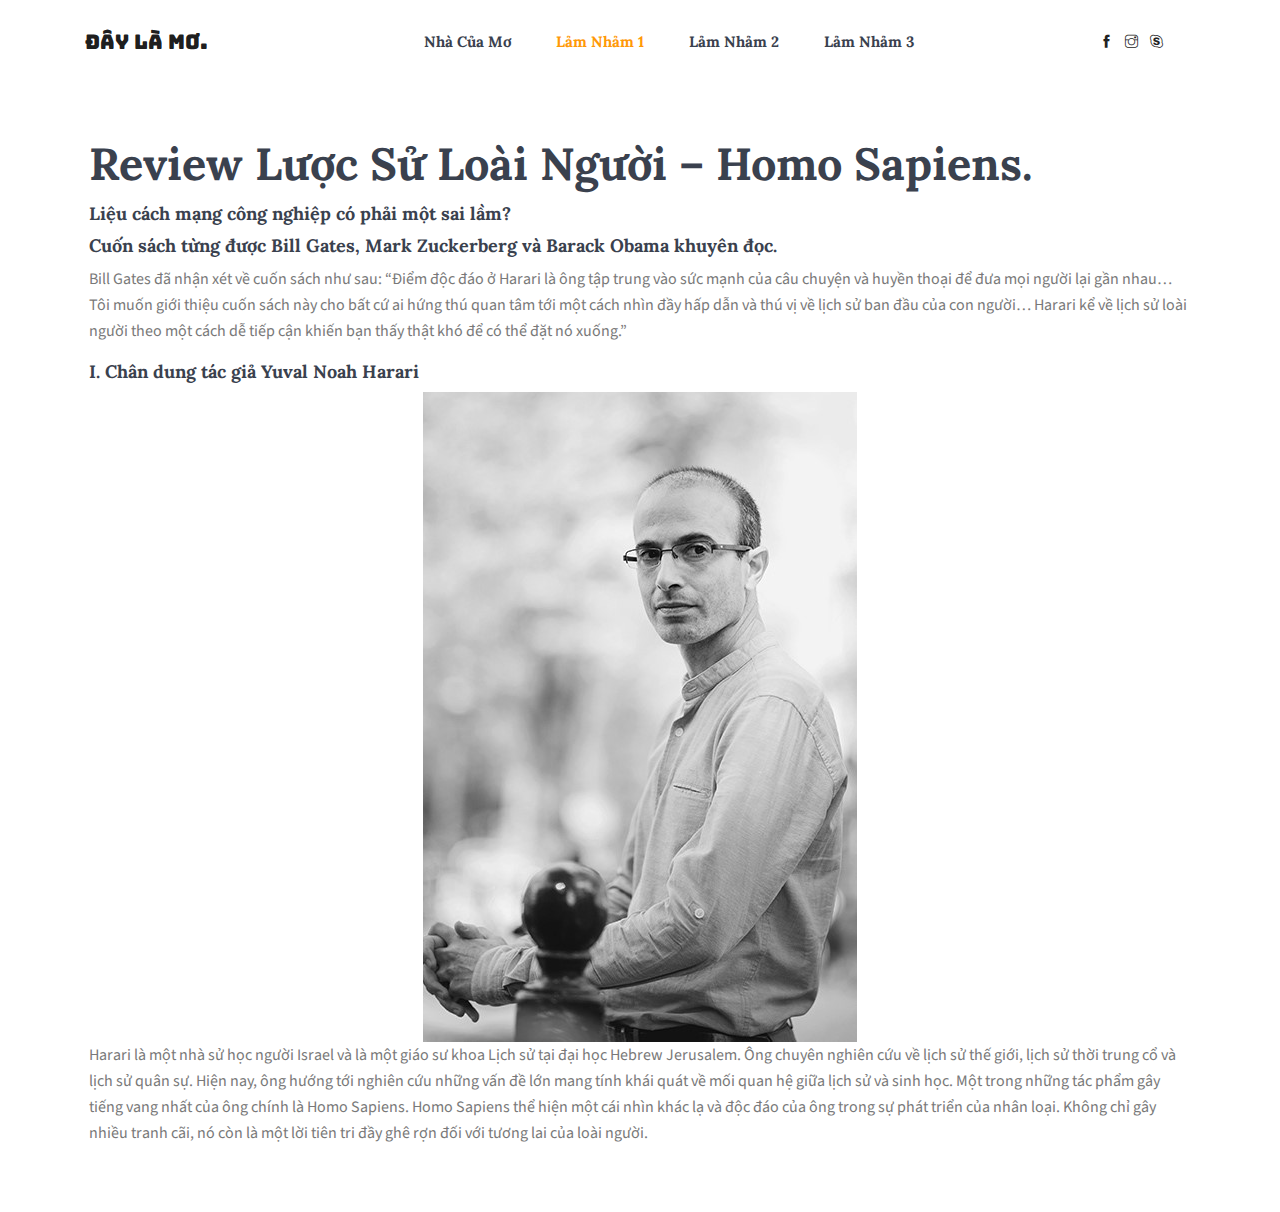
==== commit cd780a59: "123" ====
--- a/blog3.html
+++ b/blog3.html
@@ -112,8 +112,8 @@
         của con người… Harari kể về lịch sử loài người theo một cách dễ tiếp cận
         khiến bạn thấy thật khó để có thể đặt nó xuống.”
       </p>
-      <h3>Chân dung tác giả Yuval Noah Harari</h3>
-      <img src="" alt="">
+      <h3>I. Chân dung tác giả Yuval Noah Harari</h3>
+      <img class="anh" src="img/blog/blog3/anh1.jpg" alt=>
       <p>Harari là một nhà sử học người Israel và là một giáo sư khoa Lịch sử tại đại học Hebrew Jerusalem. Ông chuyên nghiên cứu về lịch sử thế giới, lịch sử thời trung cổ và lịch sử quân sự. Hiện nay, ông hướng tới nghiên cứu những vấn đề lớn mang tính khái quát về mối quan hệ giữa lịch sử và sinh học.
         Một trong những tác phẩm gây tiếng vang nhất của ông chính là Homo Sapiens. Homo Sapiens thể hiện một cái nhìn khác lạ và độc đáo của ông trong sự phát triển của nhân loại. Không chỉ gây nhiều tranh cãi, nó còn là một lời tiên tri đầy ghê rợn đối với tương lai của loài người.
         </p>
